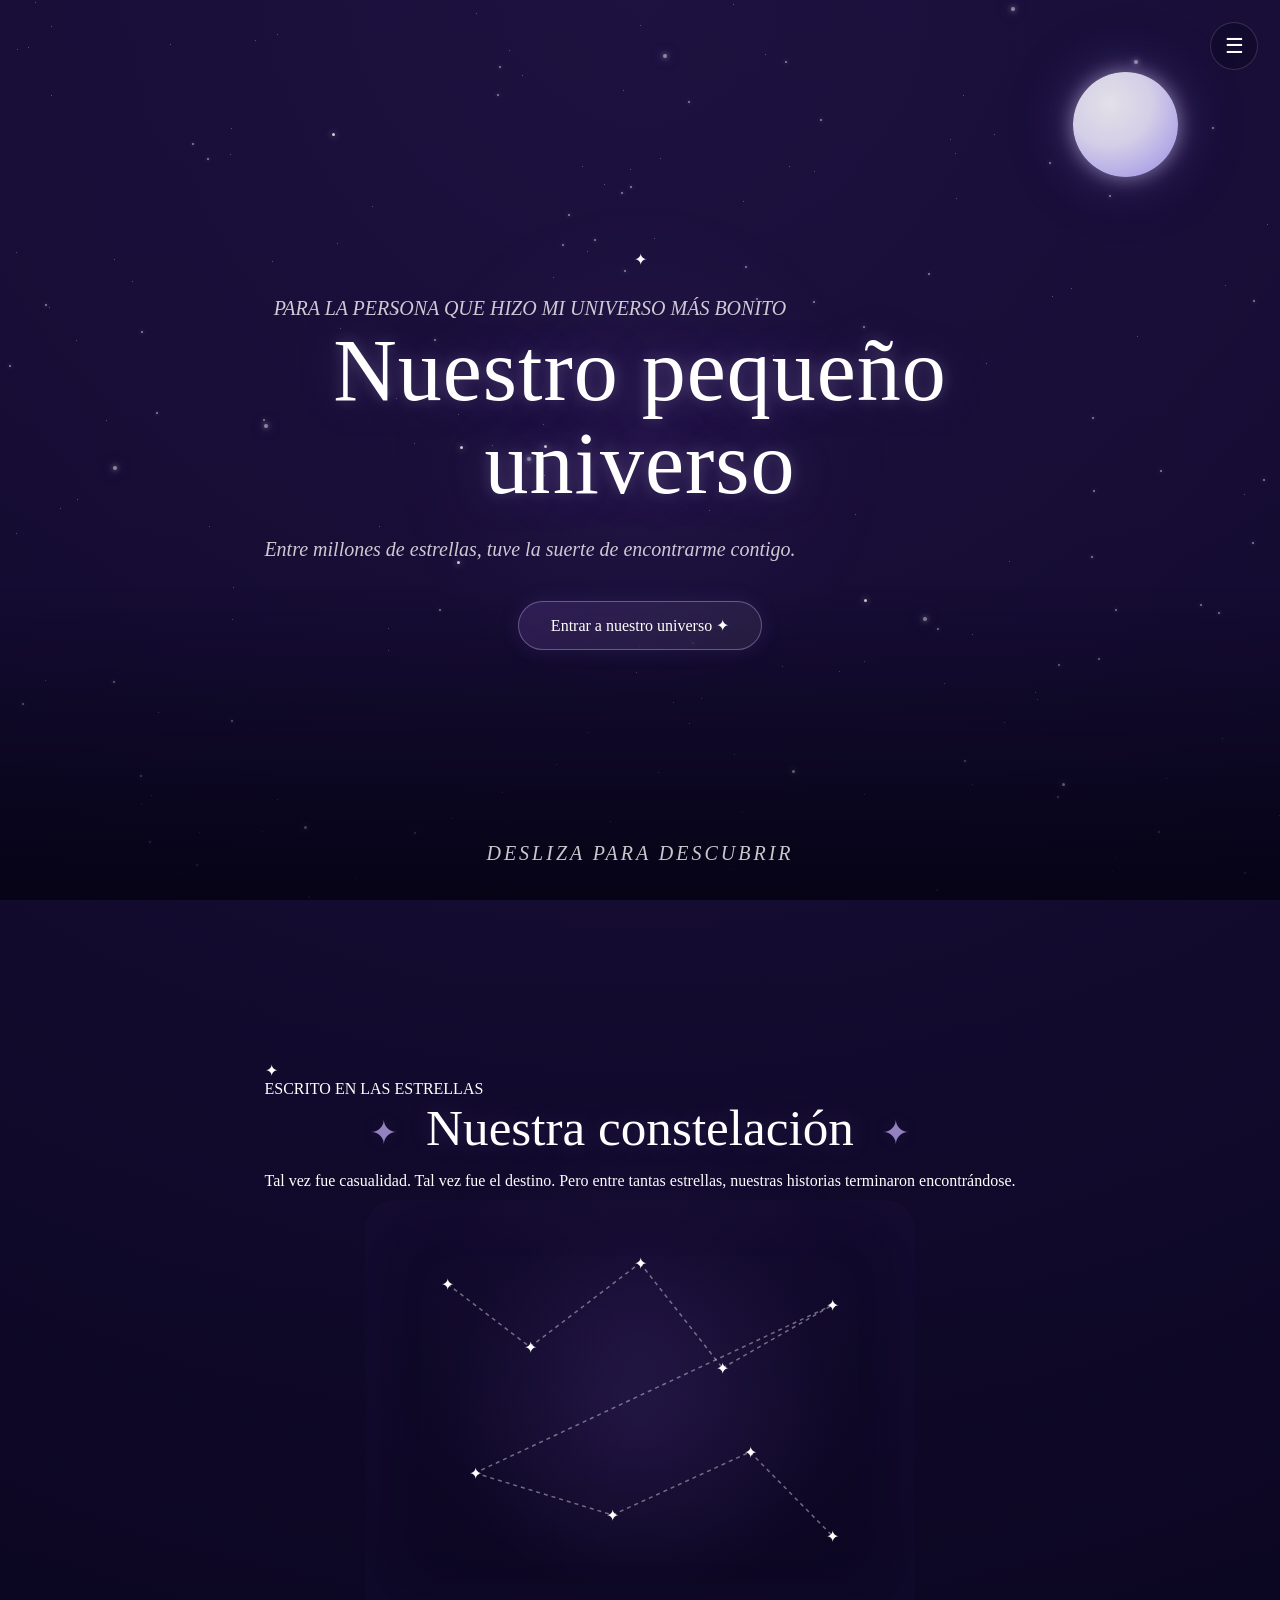
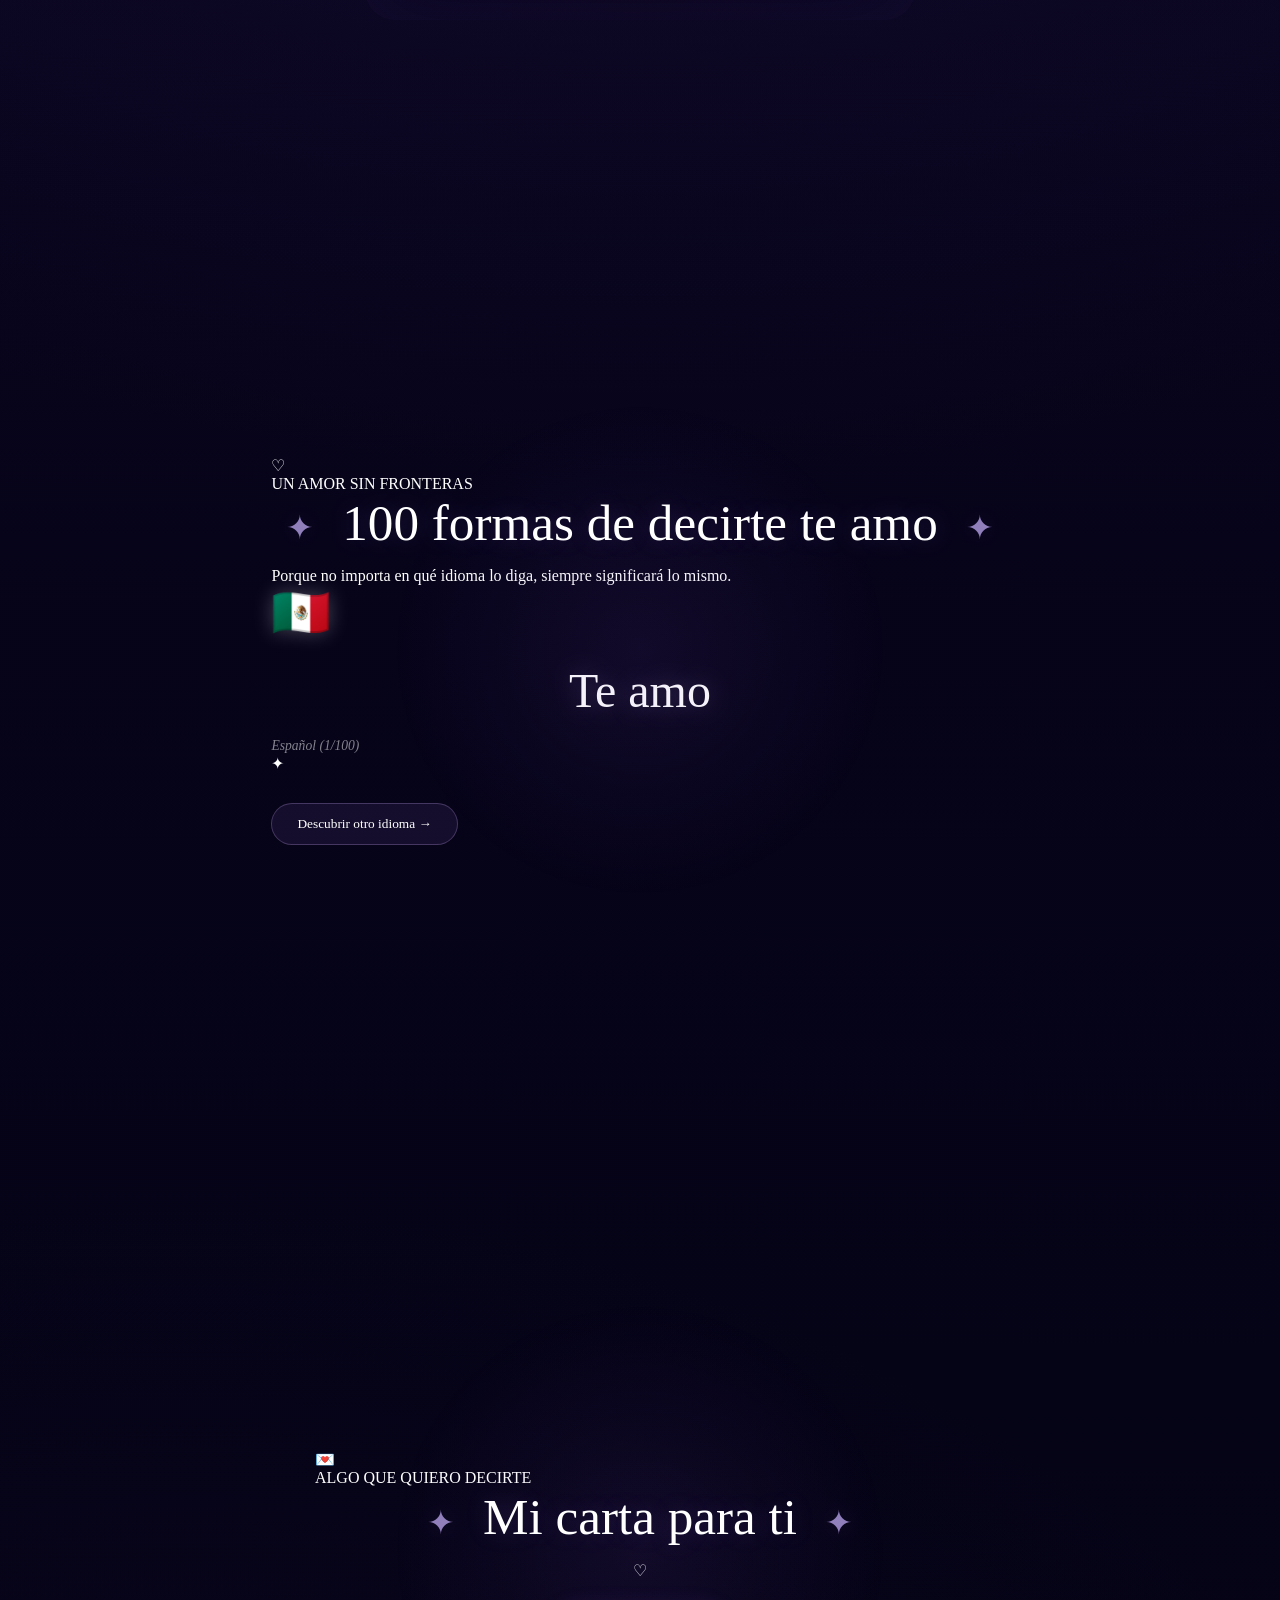
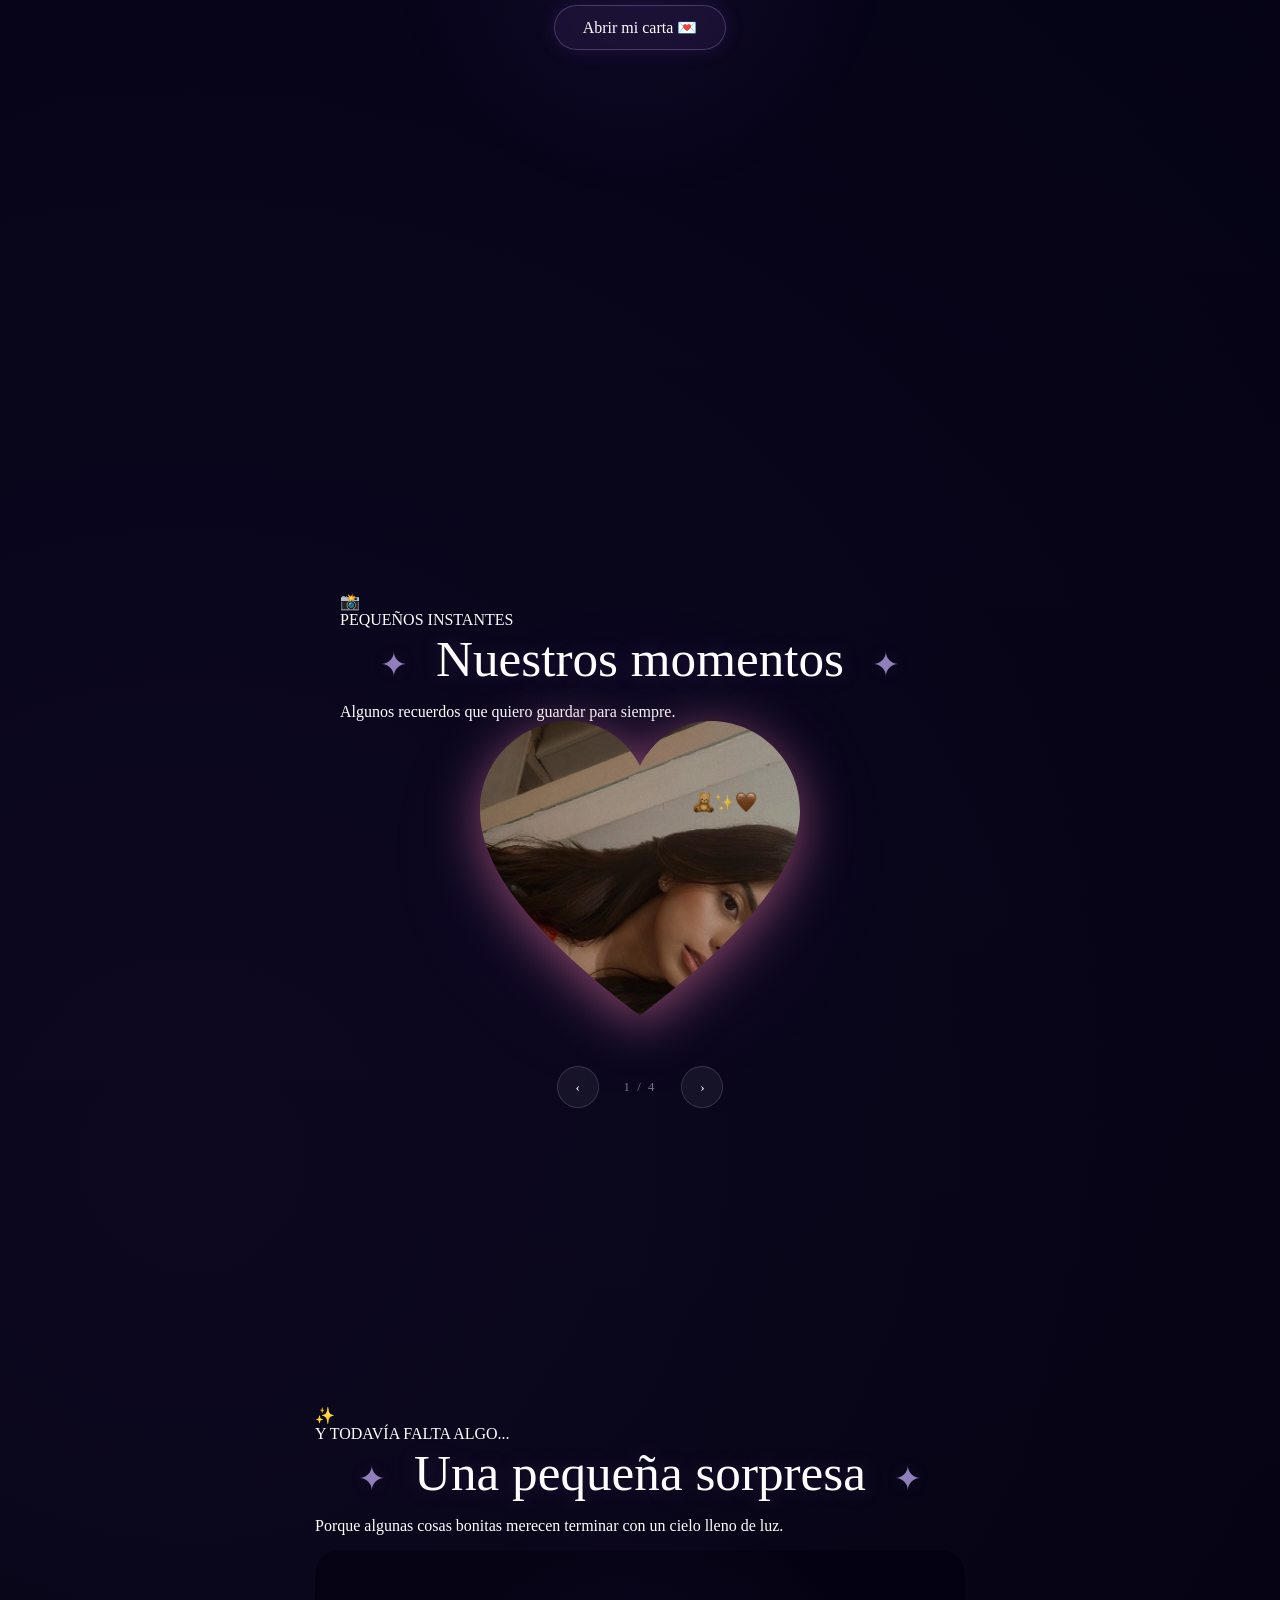
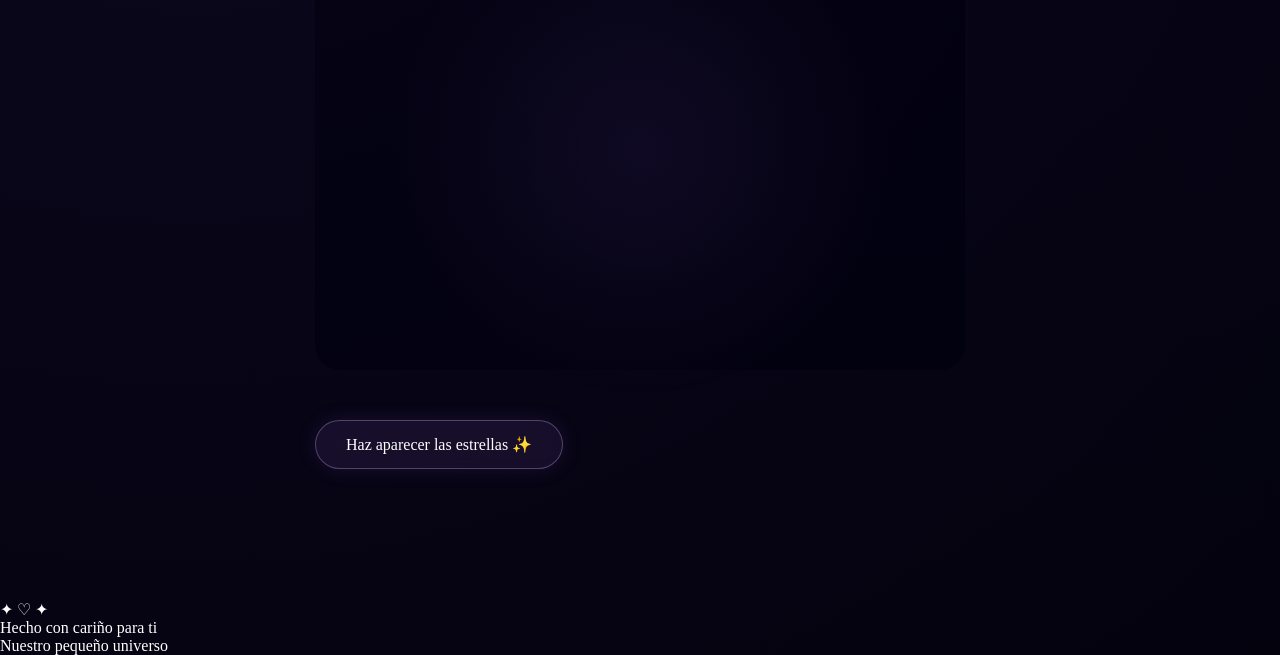
==== index.html @ 1fd3406e "para mi chaparrita" ====
<!DOCTYPE html>
<html lang="es">
<head>
    <meta charset="UTF-8">

    <meta name="viewport"
          content="width=device-width, initial-scale=1.0">

    <meta name="theme-color" content="#050316">

    <title>Nuestro pequeño universo ✨</title>

    <!-- Fuente -->
    <link rel="preconnect" href="https://fonts.googleapis.com">
    <link rel="preconnect" href="https://fonts.gstatic.com" crossorigin>

    <link href="https://fonts.googleapis.com/css2?family=Cormorant+Garamond:wght@400;500;600;700&family=Montserrat:wght@300;400;500;600&display=swap"
          rel="stylesheet">

    <!-- Estilos principales -->
    <link rel="stylesheet" href="css/style.css">
    <link rel="stylesheet" href="css/starts.css">
    <link rel="stylesheet" href="css/animations.css">
    <link rel="stylesheet" href="css/responsive.css">
</head>

<body>

    <!-- =====================================================
         FONDO
    ====================================================== -->

    <div id="stars-container"></div>

    <div class="background-glow glow-one"></div>
    <div class="background-glow glow-two"></div>
    <div class="background-glow glow-three"></div>

    <div class="moon"></div>


    <!-- =====================================================
         MENÚ
    ====================================================== -->

    <button id="menu-button"
            class="menu-open-button"
            aria-label="Abrir menú">

        ☰

    </button>


    <nav id="menu">

        <div class="menu-content">

            <button id="menu-close"
                    class="menu-close"
                    aria-label="Cerrar menú">

                ✕

            </button>


            <div class="menu-header">

                <span class="menu-stars">✦</span>

                <h2>Nuestro universo</h2>

                <p>
                    Elige dónde quieres viajar
                </p>

                <span class="menu-stars">✦</span>

            </div>


            <div class="menu-buttons">

                <button class="menu-item"
                        data-section="home">

                    <span class="menu-icon">🌙</span>

                    <div class="menu-text">

                        <strong>Inicio</strong>

                        <small>
                            Nuestro pequeño universo
                        </small>

                    </div>

                    <span class="menu-arrow">›</span>

                </button>


                <button class="menu-item"
                        data-section="constellation">

                    <span class="menu-icon">✨</span>

                    <div class="menu-text">

                        <strong>
                            Nuestra constelación
                        </strong>

                        <small>
                            Dos estrellas que se encontraron
                        </small>

                    </div>

                    <span class="menu-arrow">›</span>

                </button>


                <button class="menu-item"
                        data-section="languages">

                    <span class="menu-icon">💌</span>

                    <div class="menu-text">

                        <strong>
                            100 formas de decirte te amo
                        </strong>

                        <small>
                            Un amor que habla todos los idiomas
                        </small>

                    </div>

                    <span class="menu-arrow">›</span>

                </button>


                <button class="menu-item"
                        data-section="letter">

                    <span class="menu-icon">💖</span>

                    <div class="menu-text">

                        <strong>
                            Mi carta para ti
                        </strong>

                        <small>
                            Algo que quiero decirte
                        </small>

                    </div>

                    <span class="menu-arrow">›</span>

                </button>


                <button class="menu-item"
                        data-section="memories">

                    <span class="menu-icon">📸</span>

                    <div class="menu-text">

                        <strong>
                            Nuestros momentos
                        </strong>

                        <small>
                            Pequeños recuerdos de nosotros
                        </small>

                    </div>

                    <span class="menu-arrow">›</span>

                </button>


                <button class="menu-item surprise-menu-item"
                        data-section="surprise">

                    <span class="menu-icon">🎆</span>

                    <div class="menu-text">

                        <strong>
                            Una sorpresa
                        </strong>

                        <small>
                            Hay algo esperando por ti...
                        </small>

                    </div>

                    <span class="menu-arrow">›</span>

                </button>

            </div>


            <div class="menu-footer">

                <span>♡</span>

                <p>
                    Hecho especialmente para ti
                </p>

                <span>♡</span>

            </div>

        </div>

    </nav>



    <!-- =====================================================
         CONTENIDO PRINCIPAL
    ====================================================== -->

    <main>


        <!-- =================================================
             INICIO
        ================================================== -->

        <section id="home"
                 class="section home-section">

            <div class="home-content">

                <div class="small-star">✦</div>

                <p class="eyebrow">
                    PARA LA PERSONA QUE HIZO MI UNIVERSO MÁS BONITO
                </p>


                <h1>
                    Nuestro
                    <span>pequeño universo</span>
                </h1>


                <p class="home-subtitle">

                    Entre millones de estrellas,
                    tuve la suerte de encontrarme contigo.

                </p>


                <button id="start-button"
                        class="main-button">

                    <span>Entrar a nuestro universo</span>

                    <span class="button-star">✦</span>

                </button>


                <div class="scroll-indicator">

                    <span></span>

                    <p>
                        Desliza para descubrir
                    </p>

                </div>

            </div>

        </section>



        <!-- =================================================
             CONSTELACIÓN
        ================================================== -->

        <section id="constellation"
                 class="section constellation-section">

            <div class="section-inner">

                <div class="section-heading">

                    <span class="section-decoration">
                        ✦
                    </span>

                    <p class="section-eyebrow">
                        ESCRITO EN LAS ESTRELLAS
                    </p>

                    <h2 class="section-title">
                        Nuestra constelación
                    </h2>

                    <p class="section-description">

                        Tal vez fue casualidad.
                        Tal vez fue el destino.

                        Pero entre tantas estrellas,
                        nuestras historias terminaron encontrándose.

                    </p>

                </div>


                <div id="constellation-area"
                     class="constellation-area">

                    <!-- Las estrellas se crean con JavaScript -->

                </div>


                <div id="constellation-message"
                     class="constellation-message">

                    <!-- Mensaje generado por JS -->

                </div>

            </div>

        </section>



        <!-- =================================================
             100 IDIOMAS
        ================================================== -->

        <section id="languages"
                 class="section languages-section">

            <div class="section-inner">

                <div class="section-heading">

                    <span class="section-decoration">
                        ♡
                    </span>

                    <p class="section-eyebrow">
                        UN AMOR SIN FRONTERAS
                    </p>

                    <h2 class="section-title">
                        100 formas de decirte
                        <span>te amo</span>
                    </h2>

                    <p class="section-description">

                        Porque no importa en qué idioma lo diga,
                        siempre significará lo mismo.

                    </p>

                </div>


                <div class="language-card">

                    <div class="language-card-glow"></div>


                    <div id="language-flag"
                         class="language-flag">

                        🌎

                    </div>


                    <div id="language-text"
                         class="language-text">

                        Te amo

                    </div>


                    <div id="language-name"
                         class="language-name">

                        Español

                    </div>


                    <div class="language-decoration">
                        ✦
                    </div>


                    <button id="discover-language"
                            class="secondary-button">

                        <span>
                            Descubrir otro idioma
                        </span>

                        <span>→</span>

                    </button>

                </div>

            </div>

        </section>



        <!-- =================================================
             CARTA
        ================================================== -->

        <section id="letter"
                 class="section letter-section">

            <div class="section-inner">

                <div class="section-heading">

                    <span class="section-decoration">
                        💌
                    </span>

                    <p class="section-eyebrow">
                        ALGO QUE QUIERO DECIRTE
                    </p>

                    <h2 class="section-title">
                        Mi carta para ti
                    </h2>

                </div>


                <div class="letter-wrapper">

                    <div class="envelope">

                        <div class="envelope-top"></div>

                        <div class="envelope-heart">
                            ♡
                        </div>

                    </div>


                    <button id="open-letter"
                            class="main-button">

                        Abrir mi carta 💌

                    </button>


                    <div id="letter-content"
                         class="letter-content">

                        <div class="letter-paper">

                            <div class="letter-paper-decoration">
                                ✦
                            </div>


                            <p class="letter-greeting">
                                Para ti, mi persona favorita:
                            </p>


                            <div class="letter-text">

                                <p>
                                    Hay cosas que son difíciles de explicar
                                    con palabras, pero aun así quiero intentar
                                    decirte todo lo que significas para mí.
                                </p>

                                <p>
                                    Me encanta tu forma de ser, tu manera de
                                    pensar, tu sonrisa, tus ojos y esa forma
                                    tan tuya de hacer que cualquier momento
                                    pueda sentirse especial.
                                </p>

                                <p>
                                    Me gusta tenerte en mi vida y descubrir
                                    cada día un poquito más de ti.
                                </p>

                                <p>
                                    Si pudiera pedirle algo al universo,
                                    probablemente pediría que me permitiera
                                    seguir compartiendo muchos momentos
                                    contigo.
                                </p>

                                <p>
                                    Gracias por existir y por dejarme formar
                                    parte de tu historia.
                                </p>

                            </div>


                            <p class="letter-ending">
                                Con todo mi cariño,
                            </p>

                            <p class="letter-signature">
                                Yo ♡
                            </p>


                            <div class="letter-paper-decoration bottom">
                                ✦
                            </div>

                        </div>

                    </div>

                </div>

            </div>

        </section>



        <!-- =================================================
             RECUERDOS
        ================================================== -->

        <section id="memories"
                 class="section memories-section">

            <div class="section-inner">

                <div class="section-heading">

                    <span class="section-decoration">
                        📸
                    </span>

                    <p class="section-eyebrow">
                        PEQUEÑOS INSTANTES
                    </p>

                    <h2 class="section-title">
                        Nuestros momentos
                    </h2>

                    <p class="section-description">

                        Algunos recuerdos que quiero guardar
                        para siempre.

                    </p>

                </div>


                <div class="memory-viewer">

                    <div class="photo-frame">

                        <div class="photo-glow"></div>

                        <img id="memory-image"
                             src="assets/images/music/fonts/foto1.jpeg"
                             alt="Un recuerdo de nosotros">

                    </div>


                    <div class="memory-controls">

                        <button id="memory-prev"
                                class="memory-button"
                                aria-label="Foto anterior">

                            ‹

                        </button>


                        <div id="memory-counter"
                             class="memory-counter">

                            1 / 4

                        </div>


                        <button id="memory-next"
                                class="memory-button"
                                aria-label="Foto siguiente">

                            ›

                        </button>

                    </div>

                </div>

            </div>

        </section>



        <!-- =================================================
             SORPRESA
        ================================================== -->

        <section id="surprise"
                 class="section surprise-section">

            <div class="section-inner">

                <div class="section-heading">

                    <span class="section-decoration">
                        ✨
                    </span>

                    <p class="section-eyebrow">
                        Y TODAVÍA FALTA ALGO...
                    </p>

                    <h2 class="section-title">
                        Una pequeña sorpresa
                    </h2>

                    <p class="section-description">

                        Porque algunas cosas bonitas
                        merecen terminar con un cielo lleno de luz.

                    </p>

                </div>


                <div class="fireworks-container">

                    <canvas id="fireworks-canvas"></canvas>

                    <div class="fireworks-content">

                        <button id="fireworks-button"
                                class="main-button fireworks-button">

                            <span>
                                Haz aparecer las estrellas
                            </span>

                            <span>
                                ✨
                            </span>

                        </button>


                        <p id="surprise-message"
                           class="surprise-message">

                        </p>

                    </div>

                </div>

            </div>

        </section>


    </main>



    <!-- =====================================================
         PIE
    ====================================================== -->

    <footer class="site-footer">

        <div class="footer-stars">
            ✦ ♡ ✦
        </div>

        <p>
            Hecho con cariño para ti
        </p>

        <span>
            Nuestro pequeño universo
        </span>

    </footer>

    <!-- Máscara con forma de corazón para imágenes -->
    <svg width="0" height="0" style="position: absolute;">
        <defs>
            <clipPath id="heart-clip" clipPathUnits="objectBoundingBox">
                <path d="M 0.5, 0.92 C 0.1, 0.62 0, 0.42 0, 0.28 C 0, 0.12 0.13, 0 0.28, 0 C 0.38, 0 0.46, 0.06 0.5, 0.14 C 0.54, 0.06 0.62, 0 0.72, 0 C 0.87, 0 1, 0.12 1, 0.28 C 1, 0.42 0.9, 0.62 0.5, 0.92 Z" />
            </clipPath>
        </defs>
    </svg>

    <!-- =====================================================
         JAVASCRIPT
    ====================================================== -->

    <script src="js/main.js"></script>
    <script src="js/menu.js"></script>
    <script src="js/starts.js"></script>
    <script src="js/constellacion.js"></script>
    <script src="js/fireworks.js"></script>
    <script src="js/lenguajes.js"></script>
    <script src="js/letter.js"></script>
    <script src="js/memories.js"></script>

</body>
</html>
---- css/style.css ----
/* =========================================================
   NUESTRO PEQUEÑO UNIVERSO
   ESTILO GENERAL
========================================================= */


/* =========================================================
   VARIABLES
========================================================= */

:root {

    --night-1: #050316;
    --night-2: #0b0624;
    --night-3: #130b32;

    --purple: #9d7bea;
    --purple-light: #cbb4ff;

    --white: #ffffff;
    --white-soft: rgba(255, 255, 255, 0.78);
    --white-muted: rgba(255, 255, 255, 0.5);

    --gold: #f5dfaa;

    --shadow-purple:
        rgba(145, 100, 220, 0.35);

    --glass:
        rgba(255, 255, 255, 0.055);

    --glass-border:
        rgba(255, 255, 255, 0.12);
}


/* =========================================================
   RESET
========================================================= */

* {
    margin: 0;
    padding: 0;
    box-sizing: border-box;
}


html {
    scroll-behavior: smooth;
}


body {

    min-height: 100vh;

    overflow-x: hidden;

    color: var(--white);

    background:

        radial-gradient(
            circle at 50% 0%,
            rgba(86, 52, 150, 0.25),
            transparent 38%
        ),

        radial-gradient(
            circle at 15% 80%,
            rgba(65, 38, 120, 0.15),
            transparent 35%
        ),

        linear-gradient(
            180deg,
            var(--night-2),
            var(--night-1) 55%,
            #03020d
        );

    font-family:
        Georgia,
        "Times New Roman",
        serif;
}


/* =========================================================
   SELECCIÓN
========================================================= */

::selection {

    background:
        rgba(170, 125, 240, 0.4);

    color: white;
}


/* =========================================================
   ESTRELLAS
========================================================= */

#stars-container {

    position: fixed;

    inset: 0;

    z-index: -5;

    pointer-events: none;

    overflow: hidden;
}


/* =========================================================
   LUNA
========================================================= */

.moon {

    position: fixed;

    top: 8%;

    right: 8%;

    width: 105px;
    height: 105px;

    border-radius: 50%;

    background:

        radial-gradient(
            circle at 35% 30%,
            #ffffff,
            #eeeaff 42%,
            #c8bfff 75%,
            #a89ae0
        );

    box-shadow:

        0 0 20px rgba(230, 220, 255, 0.6),

        0 0 60px rgba(170, 140, 255, 0.25),

        0 0 120px rgba(140, 100, 220, 0.12);

    opacity: 0.88;

    z-index: -3;

    animation:
        moonFloat
        7s
        ease-in-out
        infinite;
}


@keyframes moonFloat {

    0%,
    100% {

        transform:
            translateY(0);

    }

    50% {

        transform:
            translateY(-8px);

    }
}


/* =========================================================
   SECCIONES
========================================================= */

.section {

    position: relative;

    min-height: 100vh;

    width: 100%;

    display: flex;

    flex-direction: column;

    align-items: center;

    justify-content: center;

    padding:
        90px
        25px;

    overflow: hidden;
}


/* =========================================================
   EFECTO DE LUZ DE SECCIÓN
========================================================= */

.section::before {

    content: "";

    position: absolute;

    width: 500px;
    height: 500px;

    border-radius: 50%;

    background:
        radial-gradient(
            circle,
            rgba(120, 75, 190, 0.10),
            transparent 70%
        );

    pointer-events: none;
}


/* =========================================================
   HOME
========================================================= */

#home {

    min-height: 100svh;

    text-align: center;

    justify-content: center;
}


#home::after {

    content: "";

    position: absolute;

    bottom: 0;

    left: 50%;

    width: 100%;

    height: 35%;

    transform:
        translateX(-50%);

    background:

        linear-gradient(
            to top,
            rgba(5, 3, 20, 0.9),
            transparent
        );

    pointer-events: none;
}


/* =========================================================
   TÍTULOS
========================================================= */

#home h1 {

    position: relative;

    z-index: 2;

    max-width: 800px;

    font-size:
        clamp(
            2.8rem,
            8vw,
            5.5rem
        );

    font-weight: normal;

    line-height: 1.05;

    letter-spacing: 1px;

    color: white;

    text-shadow:

        0 0 15px
        rgba(255,255,255,0.2),

        0 0 45px
        rgba(150,110,240,0.25);
}


#home h1::first-line {
    color: #fff;
}


#home p {

    position: relative;

    z-index: 2;

    margin-top: 22px;

    max-width: 580px;

    font-size:
        clamp(
            1rem,
            2.5vw,
            1.25rem
        );

    line-height: 1.7;

    color:
        var(--white-soft);

    font-style: italic;
}


/* =========================================================
   BOTONES PRINCIPALES
========================================================= */

button {

    font-family: inherit;
}


.main-button {

    position: relative;

    z-index: 5;

    margin-top: 35px;

    padding:
        14px 32px;

    border-radius: 50px;

    border:
        1px solid
        rgba(220, 195, 255, 0.35);

    background:

        linear-gradient(
            120deg,
            rgba(130, 85, 190, 0.22),
            rgba(255,255,255,0.07)
        );

    color: white;

    font-size: 1rem;

    cursor: pointer;

    backdrop-filter: blur(8px);

    box-shadow:

        0 0 20px
        rgba(130,90,200,0.15);

    transition:
        all 0.35s ease;
}


.main-button:hover {

    transform:
        translateY(-3px);

    border-color:
        rgba(220,195,255,0.65);

    box-shadow:

        0 0 30px
        rgba(160,110,240,0.3);

    background:

        rgba(150,100,210,0.18);
}


.main-button:active {

    transform:
        scale(0.96);
}


/* =========================================================
   INDICADOR DE SCROLL
========================================================= */

.scroll-indicator {

    position: absolute;

    bottom: 30px;

    left: 50%;

    transform:
        translateX(-50%);

    z-index: 3;

    color:
        rgba(255,255,255,0.35);

    font-size: 0.7rem;

    letter-spacing: 3px;

    text-transform: uppercase;

    animation:
        scrollFloat
        2.5s
        ease-in-out
        infinite;
}


@keyframes scrollFloat {

    0%,
    100% {

        transform:
            translateX(-50%)
            translateY(0);

    }

    50% {

        transform:
            translateX(-50%)
            translateY(7px);

    }
}


/* =========================================================
   TÍTULOS DE SECCIÓN
========================================================= */

.section-title {

    position: relative;

    text-align: center;

    margin-bottom: 15px;

    font-size:
        clamp(
            2rem,
            6vw,
            3.2rem
        );

    font-weight: normal;

    color: white;

    text-shadow:
        0 0 25px
        rgba(180,140,255,0.2);
}


.section-subtitle {

    max-width: 600px;

    margin:
        0 auto 35px;

    text-align: center;

    color:
        var(--white-muted);

    font-size: 0.95rem;

    line-height: 1.7;

    font-style: italic;
}


/* =========================================================
   DECORACIÓN DE TÍTULOS
========================================================= */

.section-title::before,
.section-title::after {

    content: "✦";

    display: inline-block;

    margin:
        0 15px;

    color:
        var(--purple-light);

    font-size: 0.65em;

    vertical-align: middle;

    opacity: 0.7;
}


/* =========================================================
   CONSTELACIÓN
========================================================= */

#constellation-area {

    position: relative;

    width:
        min(550px, 95vw);

    height: 420px;

    margin:
        10px auto 20px;

    overflow: hidden;
}


/* estrellas */

.constellation-star {

    position: absolute;

    width: 8px;
    height: 8px;

    border-radius: 50%;

    background: white;

    transform:
        translate(-50%, -50%);

    z-index: 3;

    box-shadow:

        0 0 6px white,

        0 0 14px
        rgba(210,180,255,0.95),

        0 0 30px
        rgba(160,110,240,0.5);

    animation:
        constellationPulse
        3s
        ease-in-out
        infinite;
}


@keyframes constellationPulse {

    0%,
    100% {

        opacity: 0.65;

        transform:
            translate(-50%, -50%)
            scale(0.8);

    }

    50% {

        opacity: 1;

        transform:
            translate(-50%, -50%)
            scale(1.4);

    }
}


/* líneas */

.constellation-line {

    position: absolute;

    height: 1px;

    transform-origin:
        left center;

    background:

        linear-gradient(
            90deg,
            transparent,
            rgba(210,185,255,0.55),
            transparent
        );

    opacity: 0.45;

    z-index: 1;
}


#constellation-message {

    max-width: 560px;

    margin:
        10px auto;

    text-align: center;

    font-size: 1.05rem;

    line-height: 1.8;

    color:
        rgba(255,255,255,0.72);

    font-style: italic;
}


/* =========================================================
   IDIOMAS
========================================================= */

.language-container {

    width:
        min(500px, 92vw);

    text-align: center;

    padding:
        45px 25px;

    border-radius: 30px;

    background:
        rgba(255,255,255,0.035);

    border:
        1px solid
        rgba(255,255,255,0.08);

    box-shadow:
        0 0 50px
        rgba(100,60,160,0.08);

    backdrop-filter:
        blur(8px);
}


#language-flag {

    display: block;

    margin-bottom: 15px;

    font-size: 3rem;

    filter:
        drop-shadow(
            0 0 10px
            rgba(255,255,255,0.25)
        );
}


#language-text {

    min-height: 70px;

    display: flex;

    align-items: center;

    justify-content: center;

    font-size:
        clamp(
            1.8rem,
            7vw,
            3rem
        );

    color: white;

    text-shadow:
        0 0 25px
        rgba(210,180,255,0.3);
}


#language-name {

    margin-top: 12px;

    color:
        rgba(255,255,255,0.5);

    font-size: 0.85rem;

    font-style: italic;
}


#discover-language {

    margin-top: 30px;

    padding:
        12px 25px;

    border:
        1px solid
        rgba(210,180,255,0.25);

    border-radius: 30px;

    background:
        rgba(130,90,190,0.12);

    color: white;

    cursor: pointer;

    transition:
        all 0.3s ease;
}


#discover-language:hover {

    background:
        rgba(150,100,220,0.2);

    box-shadow:
        0 0 25px
        rgba(150,100,220,0.2);

    transform:
        translateY(-2px);
}


/* =========================================================
   CARTA
========================================================= */

.letter-wrapper {

    width:
        min(650px, 94vw);

    text-align: center;
}


.letter {

    position: relative;

    width:
        min(560px, 94vw);

    min-height: 300px;

    margin:
        25px auto;

    padding:
        45px 35px;

    border-radius: 5px;

    background:

        linear-gradient(
            145deg,
            rgba(244,235,217,0.97),
            rgba(221,207,184,0.95)
        );

    color:
        #382c25;

    box-shadow:

        0 25px 60px
        rgba(0,0,0,0.3),

        0 0 40px
        rgba(200,170,120,0.1);

    transform:
        rotate(-0.4deg);
}


.letter::before {

    content: "";

    position: absolute;

    inset: 10px;

    border:
        1px solid
        rgba(100,70,40,0.15);

    pointer-events: none;
}


.letter h3 {

    margin-bottom: 20px;

    font-family:
        Georgia,
        serif;

    font-size: 1.5rem;

    font-weight: normal;
}


#letter-content {

    max-height: 0;

    overflow: hidden;

    opacity: 0;

    transform:
        translateY(-10px);

    transition:

        max-height 1s ease,

        opacity 0.7s ease,

        transform 0.7s ease;

    line-height: 1.8;

    font-size: 0.98rem;

}


#letter-content.show {

    max-height: 1500px;

    opacity: 1;

    transform:
        translateY(0);
}


#open-letter {

    position: relative;

    z-index: 2;

    margin-top: 25px;

    padding:
        12px 28px;

    border-radius: 30px;

    border:
        1px solid
        rgba(210,180,255,0.25);

    background:
        rgba(120,80,180,0.12);

    color: white;

    cursor: pointer;

    transition:
        all 0.3s ease;
}


#open-letter:hover {

    background:
        rgba(140,95,200,0.22);

    transform:
        translateY(-2px);
}

/* =========================================================
   MEMORIAS (CORAZÓN PALPITANDO - CORREGIDO)
========================================================= */

.memories-container,
.memory-viewer {
    width: min(600px, 94vw);
    display: flex;
    flex-direction: column;
    align-items: center;
}

/* Soporta tanto "memory-photo-wrapper" como "photo-frame" */
.memory-photo-wrapper,
.photo-frame {
    position: relative;
    width: min(320px, 80vw);
    padding: 0;
    background: transparent;
    border: none;
    display: block;

    /* Sombra con resplandor en forma de corazón */
    filter: drop-shadow(0 10px 25px rgba(255, 130, 170, 0.5));

    /* Aplicar la animación al contenedor */
    animation: latido-corazon 1.6s infinite ease-in-out;
    -webkit-animation: latido-corazon 1.6s infinite ease-in-out;
    will-change: transform;
}

#memory-image {
    display: block;
    width: 100%;
    aspect-ratio: 1 / 1;
    object-fit: cover;

    /* Recorte de corazón */
    clip-path: url(#heart-clip);
    -webkit-clip-path: url(#heart-clip);

    transition: opacity 0.4s ease;
}

.memory-controls {
    display: flex;
    align-items: center;
    justify-content: center;
    gap: 25px;
    margin-top: 25px;
}

.memory-controls button {
    width: 42px;
    height: 42px;
    border-radius: 50%;
    border: 1px solid rgba(255, 255, 255, 0.15);
    background: rgba(255, 255, 255, 0.05);
    color: white;
    cursor: pointer;
    transition: all 0.3s ease;
}

.memory-controls button:hover {
    background: rgba(150, 100, 210, 0.2);
    transform: scale(1.08);
}

#memory-counter {
    color: rgba(255, 255, 255, 0.45);
    font-size: 0.8rem;
    letter-spacing: 2px;
}

/* =========================================================
   ANIMACIÓN DE PALPITAR (LATIDO POTENTE Y COMPATIBLE)
========================================================= */
@keyframes latido-corazon {
    0%, 100% {
        transform: scale(1);
    }
    14% {
        transform: scale(1.08); /* Primer pulso */
    }
    28% {
        transform: scale(1);
    }
    42% {
        transform: scale(1.12); /* Segundo pulso más fuerte */
    }
    70% {
        transform: scale(1); /* Reposo */
    }
}

@-webkit-keyframes latido-corazon {
    0%, 100% {
        -webkit-transform: scale(1);
    }
    14% {
        -webkit-transform: scale(1.08);
    }
    28% {
        -webkit-transform: scale(1);
    }
    42% {
        -webkit-transform: scale(1.12);
    }
    70% {
        -webkit-transform: scale(1);
    }
}

/* =========================================================
   SORPRESA
========================================================= */

#surprise {

    position: relative;

    overflow: hidden;
}


#fireworks-canvas {

    display: block;

    width:
        min(650px, 94vw);

    height: 420px;

    margin:
        15px auto;

    border-radius: 25px;

    background:
        rgba(0,0,0,0.12);
}


#fireworks-button {

    position: relative;

    z-index: 5;

    padding:
        14px 30px;

    border-radius: 40px;

    border:
        1px solid
        rgba(220,190,255,0.3);

    background:
        rgba(130,85,190,0.13);

    color: white;

    font-family: Georgia, serif;

    cursor: pointer;

    transition:
        all 0.35s ease;
}


#fireworks-button:hover {

    transform:
        translateY(-3px);

    background:
        rgba(150,100,220,0.2);

    box-shadow:
        0 0 30px
        rgba(160,110,240,0.25);
}


#surprise-message {

    max-width: 600px;

    margin:
        25px auto;

    text-align: center;

    color:
        rgba(255,255,255,0.82);

    font-size: 1.15rem;

    line-height: 1.8;

    font-style: italic;

    opacity: 0;

    transform:
        translateY(15px);

    transition:
        all 0.8s ease;
}


#surprise-message.show {

    opacity: 1;

    transform:
        translateY(0);
}


/* =========================================================
   MENÚ
========================================================= */


/* botón */

.menu-open-button {

    position: fixed;

    top: 22px;
    right: 22px;

    z-index: 900;

    width: 48px;
    height: 48px;

    border-radius: 50%;

    border:
        1px solid
        rgba(255,255,255,0.15);

    background:
        rgba(10,6,30,0.35);

    backdrop-filter:
        blur(10px);

    color: white;

    font-size: 21px;

    cursor: pointer;

    display: flex;

    align-items: center;

    justify-content: center;

    transition:
        all 0.35s ease;
}


.menu-open-button:hover {

    background:
        rgba(120,80,180,0.22);

    box-shadow:
        0 0 25px
        rgba(170,120,240,0.25);

    transform:
        scale(1.08);
}


/* fondo */

#menu {

    position: fixed;

    inset: 0;

    z-index: 1000;

    display: none;

    align-items: center;

    justify-content: center;

    padding: 20px;

    background:
        rgba(3,2,16,0.72);

    backdrop-filter:
        blur(10px);
}


#menu.active {

    display: flex;

    animation:
        menuBackground
        0.45s ease;
}


@keyframes menuBackground {

    from {
        opacity: 0;
    }

    to {
        opacity: 1;
    }
}


/* caja */

.menu-content {

    position: relative;

    width:
        min(390px, 90vw);

    padding:
        35px 25px 25px;

    border-radius: 30px;

    background:

        linear-gradient(
            180deg,
            rgba(24,14,52,0.75),
            rgba(7,4,24,0.6)
        );

    border:
        1px solid
        rgba(220,190,255,0.12);

    backdrop-filter:
        blur(18px);

    box-shadow:
        0 30px 80px
        rgba(0,0,0,0.45),

        0 0 60px
        rgba(120,80,190,0.12);

    text-align: center;

    animation:
        menuAppear
        0.6s
        cubic-bezier(.2,.8,.2,1);
}


@keyframes menuAppear {

    from {

        opacity: 0;

        transform:
            scale(0.9)
            translateY(20px);

    }

    to {

        opacity: 1;

        transform:
            scale(1)
            translateY(0);

    }
}


/* cerrar */

.menu-close {

    position: absolute;

    top: 14px;
    right: 17px;

    border: none;

    background: transparent;

    color:
        rgba(255,255,255,0.5);

    font-size: 19px;

    cursor: pointer;

    transition:
        all 0.3s ease;
}


.menu-close:hover {

    color: white;

    transform:
        rotate(90deg);
}


/* encabezado */

.menu-header {

    margin-bottom: 20px;
}


.menu-header h2 {

    margin:
        7px 0;

    font-size: 1.9rem;

    font-weight: normal;

    color: white;

    text-shadow:
        0 0 20px
        rgba(190,150,255,0.25);
}


.menu-header p {

    color:
        rgba(255,255,255,0.45);

    font-size: 0.8rem;

    font-style: italic;
}


.menu-stars {

    color:
        var(--purple-light);

    opacity: 0.8;

    text-shadow:
        0 0 12px
        rgba(190,150,255,0.8);
}


/* botones */

.menu-buttons {

    display: flex;

    flex-direction: column;

    gap: 2px;
}


.menu-item {

    position: relative;

    width: 100%;

    padding:
        13px 8px;

    display: flex;

    align-items: center;

    justify-content: center;

    gap: 9px;

    border: none;

    background: transparent;

    color:
        rgba(255,255,255,0.68);

    font-family:
        Georgia,
        serif;

    cursor: pointer;

    transition:
        all 0.3s ease;
}


.menu-item::after {

    content: "";

    position: absolute;

    bottom: 3px;

    left: 50%;

    width: 0;

    height: 1px;

    background:
        linear-gradient(
            90deg,
            transparent,
            rgba(220,190,255,0.7),
            transparent
        );

    transform:
        translateX(-50%);

    transition:
        width 0.35s ease;
}


.menu-item:hover {

    color: white;

    transform:
        translateY(-2px);

    text-shadow:
        0 0 15px
        rgba(210,180,255,0.35);
}


.menu-item:hover::after {

    width: 70%;
}


.menu-icon {

    font-size: 0.95rem;

    opacity: 0.75;

    background: none;
}


.menu-text {

    display: flex;

    flex-direction: column;

    align-items: center;
}


.menu-text strong {

    font-weight: normal;

    font-size: 0.95rem;
}


.menu-text small,
.menu-arrow {

    display: none;
}


/* pie */

.menu-footer {

    display: flex;

    justify-content: center;

    align-items: center;

    gap: 9px;

    margin-top: 20px;

    color:
        rgba(255,255,255,0.27);
}


.menu-footer p {

    font-size: 0.68rem;

    font-style: italic;
}


/* =========================================================
   ANIMACIONES GENERALES
========================================================= */

.fade-in {

    animation:
        fadeIn
        1s
        ease
        forwards;
}


@keyframes fadeIn {

    from {

        opacity: 0;

        transform:
            translateY(20px);

    }

    to {

        opacity: 1;

        transform:
            translateY(0);

    }
}


.appear {

    animation:
        appear
        1.2s
        ease
        forwards;
}


@keyframes appear {

    from {

        opacity: 0;

        transform:
            scale(0.9);

    }

    to {

        opacity: 1;

        transform:
            scale(1);

    }
}


.heartbeat {

    animation:
        heartbeat
        2s
        ease-in-out
        infinite;
}


@keyframes heartbeat {

    0%,
    100% {

        transform:
            scale(1);

    }

    50% {

        transform:
            scale(1.06);

    }
}


.float {

    animation:
        floating
        4s
        ease-in-out
        infinite;
}


@keyframes floating {

    0%,
    100% {

        transform:
            translateY(0);

    }

    50% {

        transform:
            translateY(-10px);

    }
}


/* =========================================================
   RESPONSIVE
========================================================= */

@media (max-width: 768px) {

    .section {

        padding:
            75px 20px;

    }


    .moon {

        width: 75px;
        height: 75px;

        top: 7%;
        right: 6%;

    }


    #constellation-area {

        height: 380px;

    }


    #fireworks-canvas {

        height: 350px;

    }

}


@media (max-width: 480px) {

    .section {

        min-height: 100svh;

        padding:
            65px 16px;

    }


    .moon {

        width: 60px;
        height: 60px;

        opacity: 0.7;

    }


    .menu-open-button {

        top: 17px;
        right: 17px;

        width: 44px;
        height: 44px;

        font-size: 19px;

    }


    .menu-content {

        width: 90vw;

        padding:
            32px 18px 22px;

        border-radius: 28px;

    }


    .menu-header h2 {

        font-size: 1.65rem;

    }


    .menu-item {

        padding:
            11px 5px;

    }


    .menu-text strong {

        font-size:
            0.88rem;

    }


    #constellation-area {

        width: 100%;

        height: 350px;

    }


    #fireworks-canvas {

        width: 100%;

        height: 300px;

    }


    .letter {

        padding:
            35px 25px;

    }


    #language-text {

        font-size:
            2rem;

    }

}

/* =========================================================
   CONSTELACIÓN
========================================================= */

.constellation-section {
    position: relative;
    overflow: hidden;
}

.constellation-area {
    position: relative;

    width: min(900px, 90%);
    height: 500px;

    margin: 50px auto 35px;

    border-radius: 30px;

    background:
        radial-gradient(
            circle at center,
            rgba(91, 62, 145, 0.16),
            rgba(5, 3, 22, 0.05) 55%,
            transparent 75%
        );

    box-shadow:
        inset 0 0 80px rgba(157, 123, 234, 0.05);

    overflow: hidden;
}


/* Estrellas de la constelación */

.constellation-star {
    position: absolute;

    width: 12px;
    height: 12px;

    transform:
        translate(-50%, -50%);

    border-radius: 50%;

    background: #ffffff;

    z-index: 3;

    cursor: pointer;

    box-shadow:
        0 0 5px #ffffff,
        0 0 12px rgba(203, 180, 255, 0.95),
        0 0 25px rgba(157, 123, 234, 0.75);

    animation:
        constellationPulse 3s ease-in-out infinite;
}


.constellation-star::before {
    content: "";

    position: absolute;

    left: 50%;
    top: 50%;

    width: 32px;
    height: 32px;

    transform:
        translate(-50%, -50%);

    background:
        radial-gradient(
            circle,
            rgba(255,255,255,0.35),
            transparent 70%
        );

    border-radius: 50%;
}


.constellation-star:hover {
    transform:
        translate(-50%, -50%)
        scale(1.5);

    box-shadow:
        0 0 8px #ffffff,
        0 0 20px rgba(203, 180, 255, 1),
        0 0 40px rgba(157, 123, 234, 0.9);
}


.constellation-star.selected {
    transform:
        translate(-50%, -50%)
        scale(1.7);

    box-shadow:
        0 0 10px #ffffff,
        0 0 25px #cbb4ff,
        0 0 50px #9d7bea;
}


/* Líneas entre estrellas */

.constellation-line {
    position: absolute;

    height: 1px;

    transform-origin:
        0 50%;

    z-index: 1;

    pointer-events: none;

    background:
        linear-gradient(
            90deg,
            rgba(203, 180, 255, 0.75),
            rgba(157, 123, 234, 0.25)
        );

    box-shadow:
        0 0 5px rgba(157, 123, 234, 0.35);

    opacity: 0.65;
}


/* Mensaje */

.constellation-message {
    position: relative;

    max-width: 700px;

    margin: 30px auto 0;

    padding: 0 20px;

    text-align: center;

    color:
        rgba(255, 255, 255, 0.88);

    font-family:
        "Cormorant Garamond",
        Georgia,
        serif;

    font-size: 24px;

    line-height: 1.6;

    font-style: italic;

    opacity: 0;

    transform:
        translateY(15px);

    transition:
        opacity 1s ease,
        transform 1s ease;
}


.constellation-message.show {
    opacity: 1;

    transform:
        translateY(0);
}


@keyframes constellationPulse {

    0%,
    100% {
        opacity: 0.7;

        box-shadow:
            0 0 5px #ffffff,
            0 0 12px rgba(203, 180, 255, 0.7),
            0 0 22px rgba(157, 123, 234, 0.5);
    }

    50% {
        opacity: 1;

        box-shadow:
            0 0 8px #ffffff,
            0 0 18px rgba(203, 180, 255, 1),
            0 0 35px rgba(157, 123, 234, 0.85);
    }
}


/* Celular */

@media (max-width: 600px) {

    .constellation-area {
        width: 100%;
        height: 330px;

        margin-top: 35px;
    }

    .constellation-star {
        width: 9px;
        height: 9px;
    }

    .constellation-line {
        height: 1px;
    }

    .constellation-message {
        font-size: 19px;
    }
}
---- css/starts.css ----
/* =========================================================
   CIELO ESTRELLADO
========================================================= */

#stars-container {
    position: fixed;
    inset: 0;

    width: 100%;
    height: 100%;

    overflow: hidden;

    pointer-events: none;

    z-index: -5;
}


/* Estrella normal */

.star {
    position: absolute;

    width: 2px;
    height: 2px;

    border-radius: 50%;

    background: #ffffff;

    opacity: 0.5;

    box-shadow:
        0 0 4px rgba(255, 255, 255, 0.8);

    animation:
        starTwinkle var(--duration)
        ease-in-out infinite;
}


/* Estrellas pequeñas */

.star.small {
    width: 1px;
    height: 1px;

    opacity: 0.35;

    box-shadow:
        0 0 3px rgba(255, 255, 255, 0.5);
}


/* Estrellas grandes */

.star.big {
    width: 3px;
    height: 3px;

    opacity: 0.8;

    box-shadow:
        0 0 7px rgba(255, 255, 255, 0.9),
        0 0 15px rgba(190, 160, 255, 0.4);
}


/* Estrella especial */

.star.special {
    width: 4px;
    height: 4px;

    background: #ffffff;

    box-shadow:
        0 0 5px #ffffff,
        0 0 12px rgba(203, 180, 255, 0.9),
        0 0 25px rgba(157, 123, 234, 0.7);

    animation:
        specialStar 3s ease-in-out infinite;
}


/* =========================================================
   ANIMACIONES
========================================================= */

@keyframes starTwinkle {

    0%,
    100% {
        opacity: var(--min-opacity);

        transform:
            scale(1);
    }

    50% {
        opacity: 1;

        transform:
            scale(1.5);
    }
}


@keyframes specialStar {

    0%,
    100% {
        opacity: 0.5;

        transform:
            scale(0.8);
    }

    50% {
        opacity: 1;

        transform:
            scale(1.8);
    }
}
---- css/animations.css ----
/* =========================================================
   ANIMACIONES GENERALES
========================================================= */


/* Aparición suave */

.fade-in {
    animation:
        fadeIn 1s ease forwards;
}


@keyframes fadeIn {

    from {
        opacity: 0;
        transform:
            translateY(20px);
    }

    to {
        opacity: 1;
        transform:
            translateY(0);
    }
}


/* Aparición desde abajo */

.reveal-up {
    animation:
        revealUp 1.2s ease forwards;
}


@keyframes revealUp {

    from {
        opacity: 0;

        transform:
            translateY(40px);
    }

    to {
        opacity: 1;

        transform:
            translateY(0);
    }
}


/* Flotación */

.float {
    animation:
        floating 5s ease-in-out infinite;
}


@keyframes floating {

    0%,
    100% {
        transform:
            translateY(0);
    }

    50% {
        transform:
            translateY(-10px);
    }
}


/* Pulso */

.pulse {
    animation:
        softPulse 3s ease-in-out infinite;
}


@keyframes softPulse {

    0%,
    100% {
        transform:
            scale(1);

        opacity: 0.8;
    }

    50% {
        transform:
            scale(1.05);

        opacity: 1;
    }
}


/* Corazón */

.heart-beat {
    animation:
        heartBeat 2s ease-in-out infinite;
}


@keyframes heartBeat {

    0%,
    100% {
        transform:
            scale(1);
    }

    15% {
        transform:
            scale(1.12);
    }

    30% {
        transform:
            scale(1);
    }

    45% {
        transform:
            scale(1.08);
    }
}


/* Brillo */

.glow {
    animation:
        glowAnimation 3s ease-in-out infinite;
}


@keyframes glowAnimation {

    0%,
    100% {
        filter:
            drop-shadow(
                0 0 5px
                rgba(203, 180, 255, 0.3)
            );
    }

    50% {
        filter:
            drop-shadow(
                0 0 20px
                rgba(203, 180, 255, 0.9)
            );
    }
}


/* Movimiento de entrada del menú */

.menu-content {
    animation:
        menuAppear 0.45s ease forwards;
}


@keyframes menuAppear {

    from {
        opacity: 0;

        transform:
            translateY(20px)
            scale(0.97);
    }

    to {
        opacity: 1;

        transform:
            translateY(0)
            scale(1);
    }
}


/* Entrada de elementos */

.menu-item {
    animation:
        menuItemAppear 0.5s ease both;
}


.menu-item:nth-child(1) {
    animation-delay: 0.05s;
}

.menu-item:nth-child(2) {
    animation-delay: 0.1s;
}

.menu-item:nth-child(3) {
    animation-delay: 0.15s;
}

.menu-item:nth-child(4) {
    animation-delay: 0.2s;
}

.menu-item:nth-child(5) {
    animation-delay: 0.25s;
}

.menu-item:nth-child(6) {
    animation-delay: 0.3s;
}


@keyframes menuItemAppear {

    from {
        opacity: 0;

        transform:
            translateX(-15px);
    }

    to {
        opacity: 1;

        transform:
            translateX(0);
    }
}


/* Aparición de carta */

.letter-content.show {
    animation:
        letterAppear 0.8s ease forwards;
}


@keyframes letterAppear {

    from {
        opacity: 0;

        transform:
            translateY(20px)
            scale(0.97);
    }

    to {
        opacity: 1;

        transform:
            translateY(0)
            scale(1);
    }
}


/* Aparición mensaje */

.surprise-message.show {
    animation:
        surpriseAppear 1s ease forwards;
}


@keyframes surpriseAppear {

    from {
        opacity: 0;

        transform:
            translateY(15px);
    }

    to {
        opacity: 1;

        transform:
            translateY(0);
    }
}
---- css/responsive.css ----
/* =========================================================
   RESPONSIVE
========================================================= */


/* =========================================================
   TABLETS
========================================================= */

@media (max-width: 900px) {

    .section {
        padding:
            100px 30px;
    }


    .home-section {
        padding:
            80px 30px;
    }


    .home-content h1 {
        font-size:
            clamp(3.5rem, 10vw, 6rem);
    }


    .section-title {
        font-size:
            clamp(2.5rem, 7vw, 4rem);
    }


    .constellation-area {
        width: 95%;
        height: 420px;
    }


    .letter-paper {
        max-width:
            680px;

        padding:
            50px 45px;
    }


    .memory-viewer {
        width: 90%;
    }

}



/* =========================================================
   CELULARES
========================================================= */

@media (max-width: 600px) {

    html {
        scroll-behavior:
            smooth;
    }


    body {
        font-size:
            15px;
    }


    /* -----------------------------------------
       SECCIONES
    ----------------------------------------- */

    .section {
        min-height:
            auto;

        padding:
            90px 18px;
    }


    .section-inner {
        width:
            100%;
    }



    /* -----------------------------------------
       INICIO
    ----------------------------------------- */

    .home-section {
        min-height:
            100svh;

        padding:
            40px 20px;
    }


    .eyebrow {
        font-size:
            9px;

        letter-spacing:
            3px;

        line-height:
            1.7;

        max-width:
            280px;
    }


    .home-content h1 {
        font-size:
            clamp(3rem, 16vw, 5rem);

        line-height:
            0.9;
    }


    .home-content h1 span {
        display:
            block;
    }


    .home-subtitle {
        width:
            95%;

        font-size:
            17px;

        line-height:
            1.7;
    }


    .main-button {
        min-height:
            50px;

        padding:
            14px 22px;

        font-size:
            12px;
    }


    .scroll-indicator {
        margin-top:
            45px;
    }



    /* -----------------------------------------
       TÍTULOS
    ----------------------------------------- */

    .section-heading {
        margin-bottom:
            40px;
    }


    .section-eyebrow {
        font-size:
            9px;

        letter-spacing:
            3px;
    }


    .section-title {
        font-size:
            clamp(2.3rem, 12vw, 3.5rem);

        line-height:
            1;
    }


    .section-description {
        width:
            95%;

        font-size:
            15px;

        line-height:
            1.7;
    }



    /* -----------------------------------------
       MENÚ
    ----------------------------------------- */

    .menu-open-button {
        top:
            18px;

        right:
            18px;

        width:
            45px;

        height:
            45px;

        font-size:
            18px;
    }


    .menu-content {
        width:
            calc(100% - 30px);

        max-height:
            calc(100svh - 30px);

        padding:
            35px 18px 25px;

        overflow-y:
            auto;
    }


    .menu-header h2 {
        font-size:
            30px;
    }


    .menu-header p {
        font-size:
            12px;
    }


    .menu-buttons {
        gap:
            9px;
    }


    .menu-item {
        min-height:
            68px;

        padding:
            11px 12px;
    }


    .menu-icon {
        width:
            38px;

        height:
            38px;

        flex:
            0 0 38px;

        font-size:
            17px;
    }


    .menu-text strong {
        font-size:
            13px;
    }


    .menu-text small {
        font-size:
            10px;

        line-height:
            1.4;
    }


    .menu-arrow {
        font-size:
            22px;
    }


    .menu-footer {
        margin-top:
            20px;
    }



    /* -----------------------------------------
       CONSTELACIÓN
    ----------------------------------------- */

    .constellation-area {
        width:
            100%;

        height:
            320px;

        margin:
            20px auto 25px;
    }


    .constellation-star {
        width:
            8px;

        height:
            8px;
    }


    .constellation-message {
        padding:
            0 10px;

        font-size:
            16px;

        line-height:
            1.7;
    }



    /* -----------------------------------------
       IDIOMAS
    ----------------------------------------- */

    .language-card {
        width:
            100%;

        min-height:
            340px;

        padding:
            40px 20px;
    }


    .language-flag {
        font-size:
            45px;
    }


    .language-text {
        font-size:
            clamp(2.2rem, 11vw, 3.5rem);

        line-height:
            1.1;

        word-break:
            break-word;
    }


    .language-name {
        font-size:
            12px;

        letter-spacing:
            3px;
    }


    .secondary-button {
        padding:
            13px 18px;

        font-size:
            11px;
    }



    /* -----------------------------------------
       CARTA
    ----------------------------------------- */

    .letter-wrapper {
        width:
            100%;
    }


    .envelope {
        width:
            210px;

        height:
            135px;
    }


    .letter-paper {
        width:
            100%;

        padding:
            35px 25px;

        border-radius:
            3px;
    }


    .letter-greeting {
        font-size:
            22px;
    }


    .letter-text {
        font-size:
            15px;

        line-height:
            1.8;

        text-align:
            left;
    }


    .letter-ending {
        font-size:
            15px;
    }


    .letter-signature {
        font-size:
            28px;
    }



    /* -----------------------------------------
       FOTOS
    ----------------------------------------- */

    .memory-viewer {
        width:
            100%;
    }


    .photo-frame {
        width:
            100%;

        aspect-ratio:
            4 / 5;
    }


    .photo-frame img {
        object-fit:
            cover;
    }


    .memory-controls {
        margin-top:
            20px;
    }


    .memory-button {
        width:
            45px;

        height:
            45px;

        font-size:
            28px;
    }


    .memory-counter {
        font-size:
            12px;
    }



    /* -----------------------------------------
       FUEGOS ARTIFICIALES
    ----------------------------------------- */

    .fireworks-container {
        width:
            100%;

        height:
            420px;

        border-radius:
            20px;
    }


    .fireworks-button {
        max-width:
            calc(100% - 40px);
    }


    .surprise-message {
        width:
            90%;

        font-size:
            17px;

        line-height:
            1.6;
    }



    /* -----------------------------------------
       FOOTER
    ----------------------------------------- */

    .site-footer {
        padding:
            50px 20px;
    }


    .site-footer p {
        font-size:
            14px;
    }


    .site-footer span {
        font-size:
            11px;

        letter-spacing:
            2px;
    }

}



/* =========================================================
   CELULARES MUY PEQUEÑOS
========================================================= */

@media (max-width: 380px) {

    .section {
        padding:
            80px 14px;
    }


    .home-content h1 {
        font-size:
            2.8rem;
    }


    .section-title {
        font-size:
            2.2rem;
    }


    .menu-content {
        width:
            calc(100% - 20px);

        padding:
            30px 13px 20px;
    }


    .menu-item {
        min-height:
            63px;
    }


    .menu-text strong {
        font-size:
            12px;
    }


    .menu-text small {
        font-size:
            9px;
    }


    .language-card {
        min-height:
            310px;
    }


    .letter-paper {
        padding:
            30px 20px;
    }

}



/* =========================================================
   PANTALLAS GRANDES
========================================================= */

@media (min-width: 1400px) {

    .section {
        padding:
            140px 60px;
    }


    .home-content h1 {
        font-size:
            7rem;
    }


    .section-title {
        font-size:
            4.5rem;
    }


    .section-description {
        max-width:
            750px;
    }

}



/* =========================================================
   REDUCIR ANIMACIONES SI EL SISTEMA LO PIDE
========================================================= */

@media (prefers-reduced-motion: reduce) {

    *,
    *::before,
    *::after {
        animation-duration:
            0.01ms !important;

        animation-iteration-count:
            1 !important;

        scroll-behavior:
            auto !important;

        transition-duration:
            0.01ms !important;
    }

}
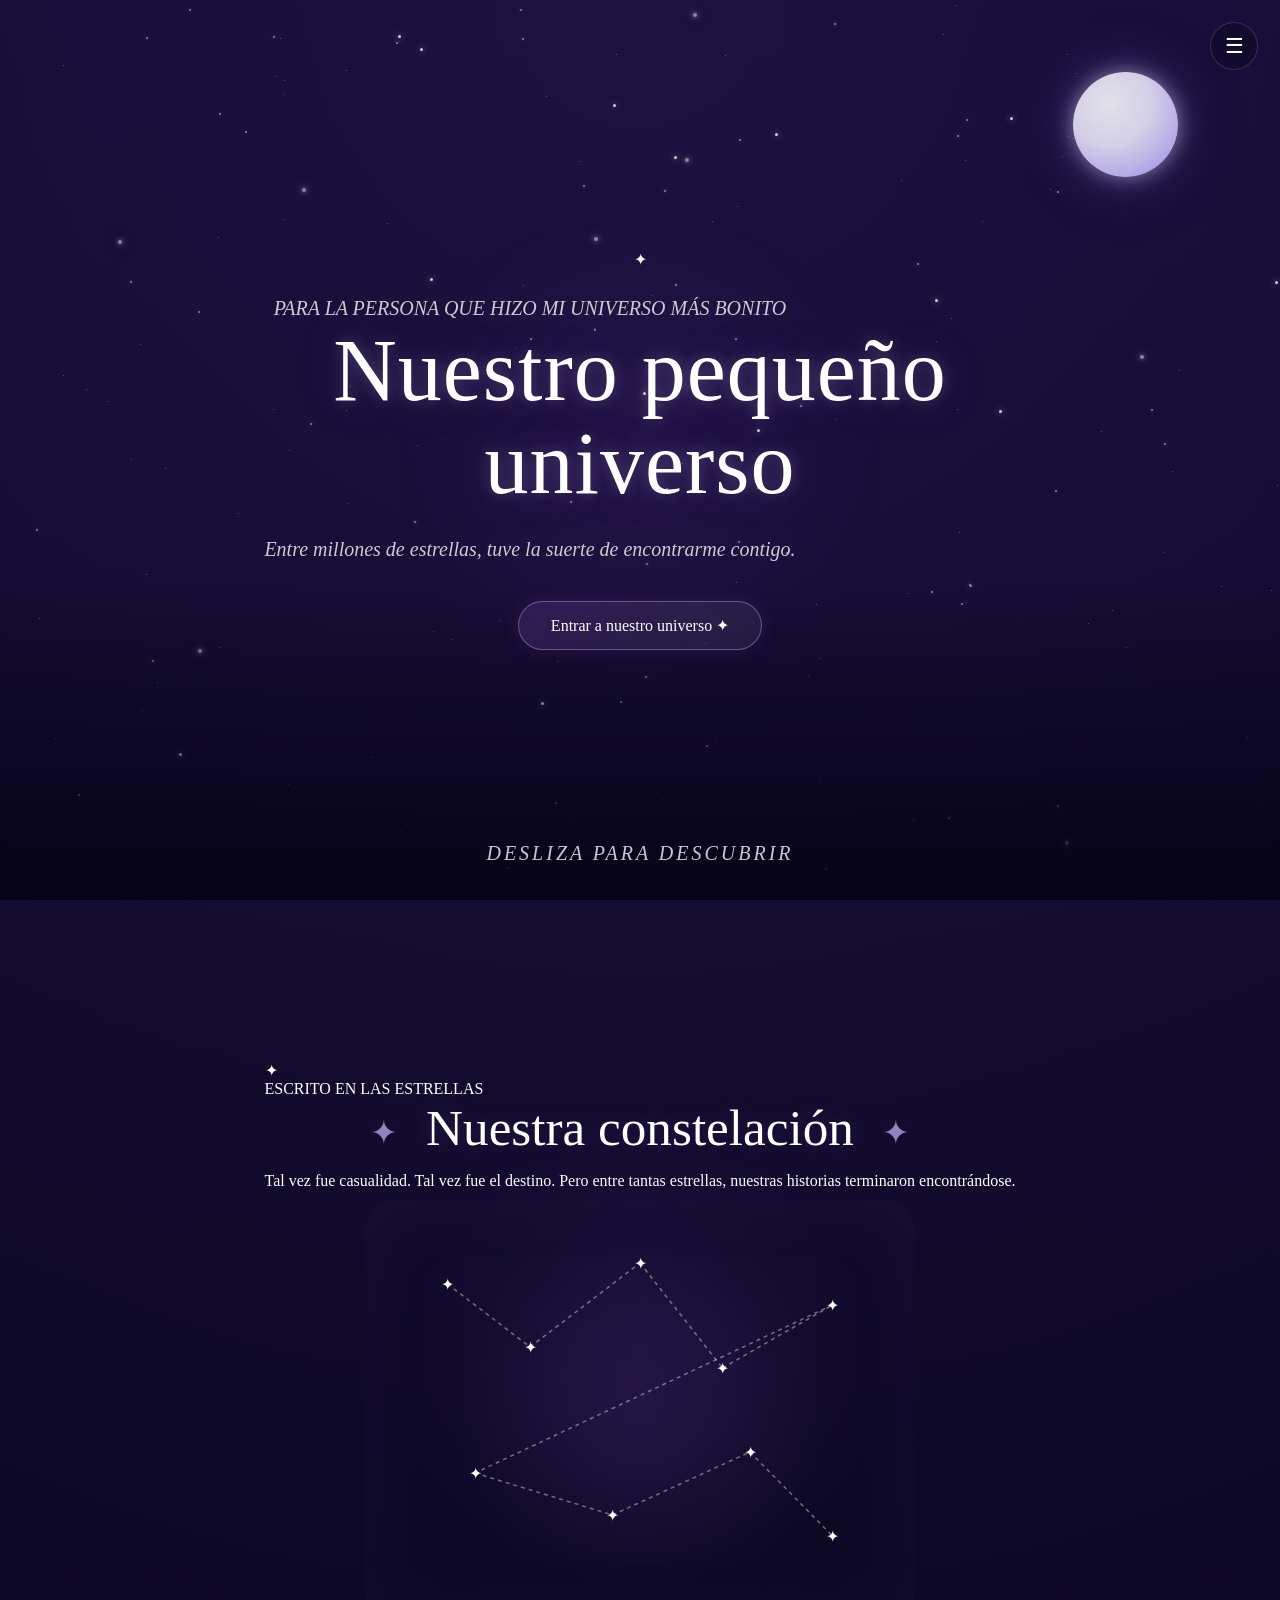
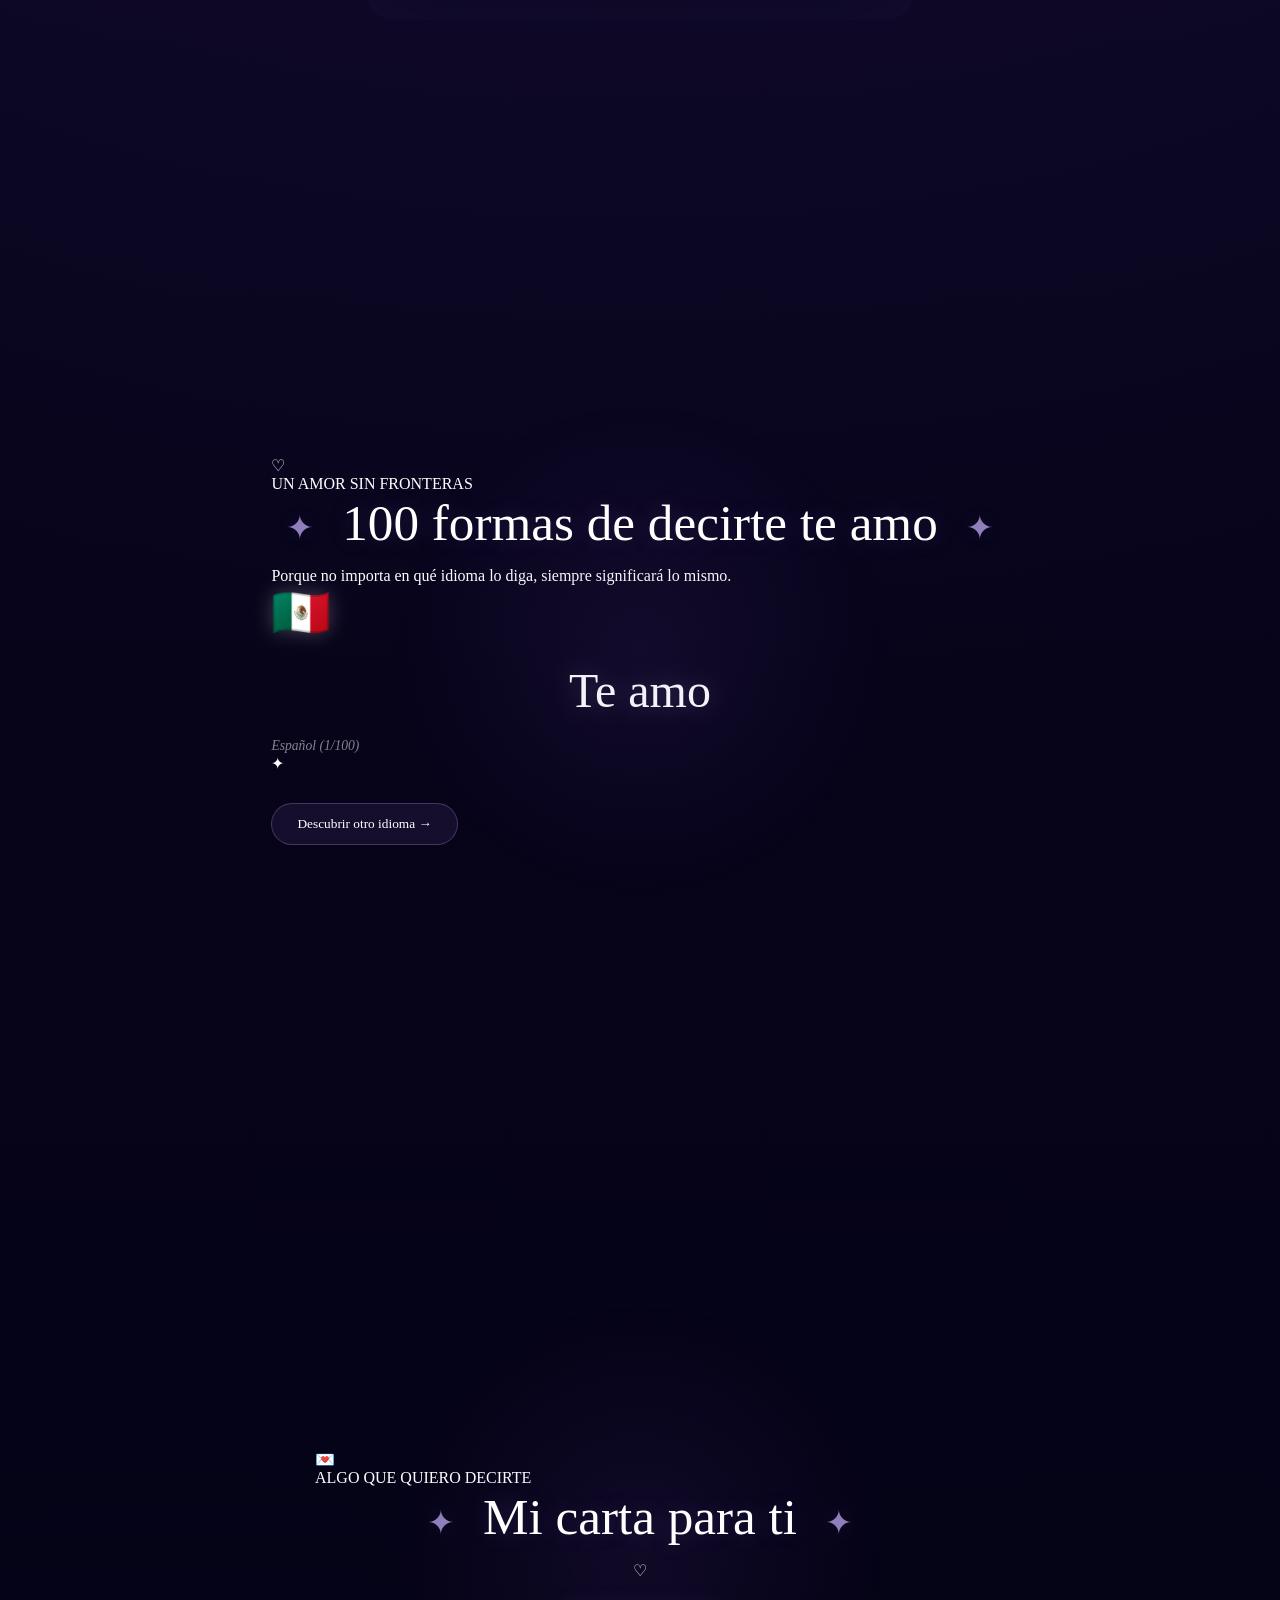
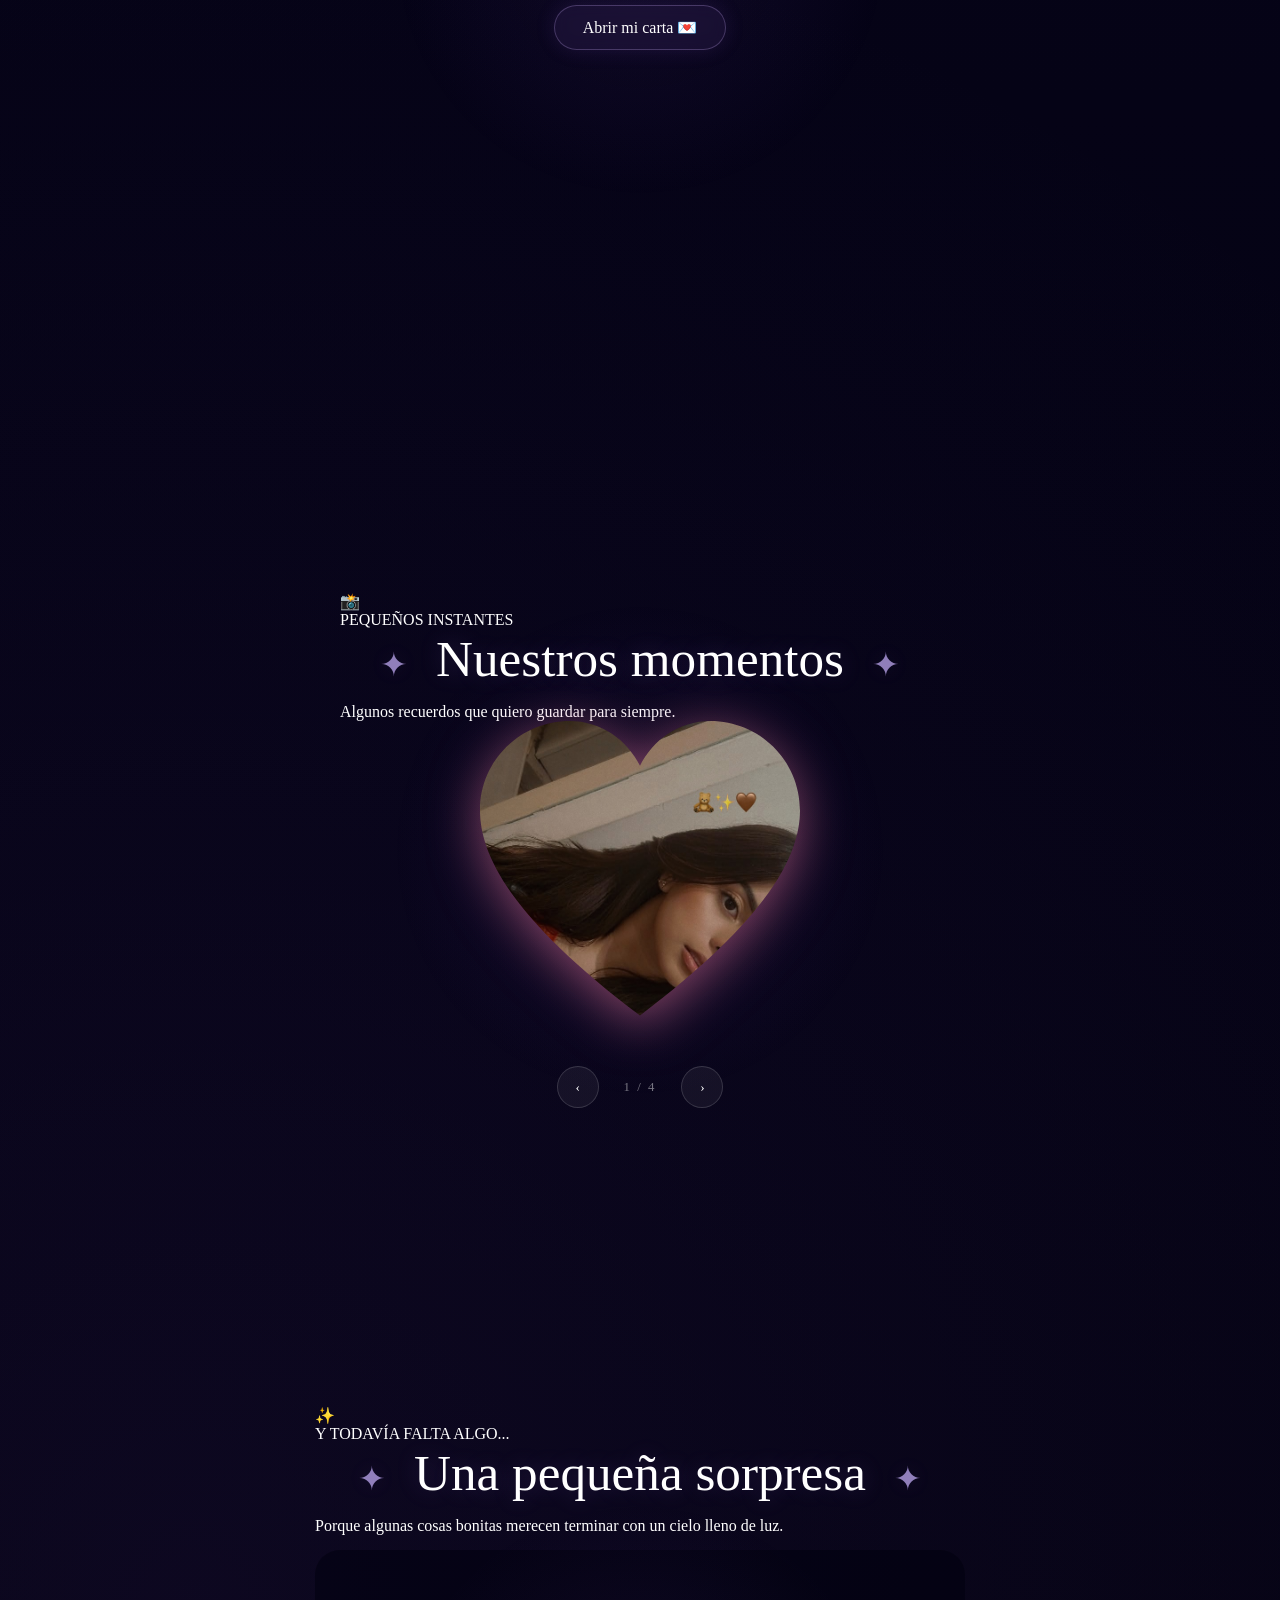
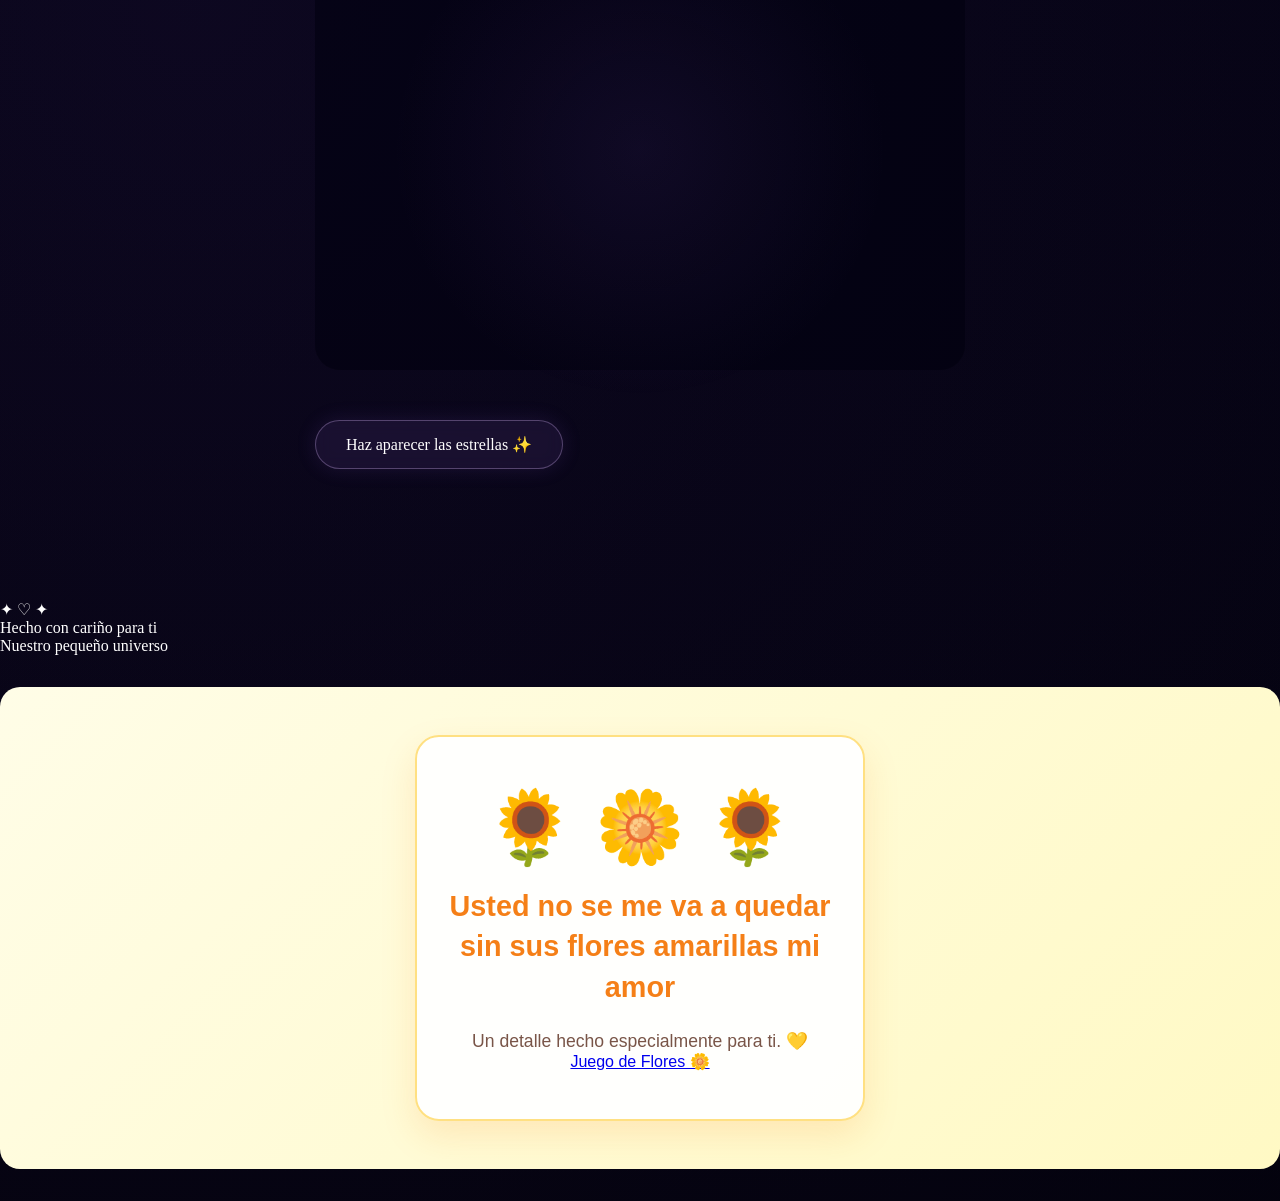
==== commit 3ee51041: "evento flores amarillas" ====
--- a/index.html
+++ b/index.html
@@ -756,6 +756,17 @@
     <script src="js/lenguajes.js"></script>
     <script src="js/letter.js"></script>
     <script src="js/memories.js"></script>
+    <script src="js/flores.js"></script>
+
+    <!-- Sección Flores Amarillas -->
+    <section class="flores-contenedor">
+    <div class="flores-card">
+        <div class="flores-iconos">🌻 🌼 🌻</div>
+        <h2 class="flores-titulo">Usted no se me va a quedar sin sus flores amarillas mi amor</h2>
+        <p class="flores-texto">Un detalle hecho especialmente para ti. 💛</p>
+        <a href="juego.html">Juego de Flores 🌼</a>
+    </div>
+    </section>
 
 </body>
 </html>
--- a/css/style.css
+++ b/css/style.css
@@ -2116,3 +2116,63 @@
         font-size: 19px;
     }
 }
+
+/* ================= SECCIÓN FLORES AMARILLAS ================= */
+.flores-contenedor {
+  background: linear-gradient(135deg, #fffde7 0%, #fff9c4 100%);
+  display: flex;
+  justify-content: center;
+  align-items: center;
+  padding: 3rem 1rem;
+  margin: 2rem 0;
+  border-radius: 20px;
+  font-family: 'Segoe UI', Tahoma, Geneva, Verdana, sans-serif;
+}
+
+.flores-card {
+  background: rgba(255, 255, 255, 0.95);
+  padding: 3rem 2rem;
+  border-radius: 24px;
+  box-shadow: 0 15px 35px rgba(245, 127, 23, 0.15);
+  max-width: 450px;
+  width: 100%;
+  text-align: center;
+  border: 2px solid #ffe082;
+}
+
+.flores-iconos {
+  font-size: 4.5rem;
+  margin-bottom: 1rem;
+  animation: bounceFlores 2s infinite ease-in-out;
+}
+
+@keyframes bounceFlores {
+  0%, 100% { transform: translateY(0); }
+  50% { transform: translateY(-12px); }
+}
+
+.flores-titulo {
+  color: #f57f17;
+  font-size: 1.8rem;
+  line-height: 1.4;
+  margin-bottom: 1.5rem;
+  font-weight: 700;
+}
+
+.flores-texto {
+  color: #795548;
+  font-size: 1.1rem;
+  margin: 0;
+}
+
+/* Animación para la lluvia de flores */
+@keyframes caidaFlores {
+  0% {
+    transform: translateY(-10vh) rotate(0deg);
+    opacity: 1;
+  }
+  100% {
+    transform: translateY(105vh) rotate(360deg);
+    opacity: 0;
+  }
+}
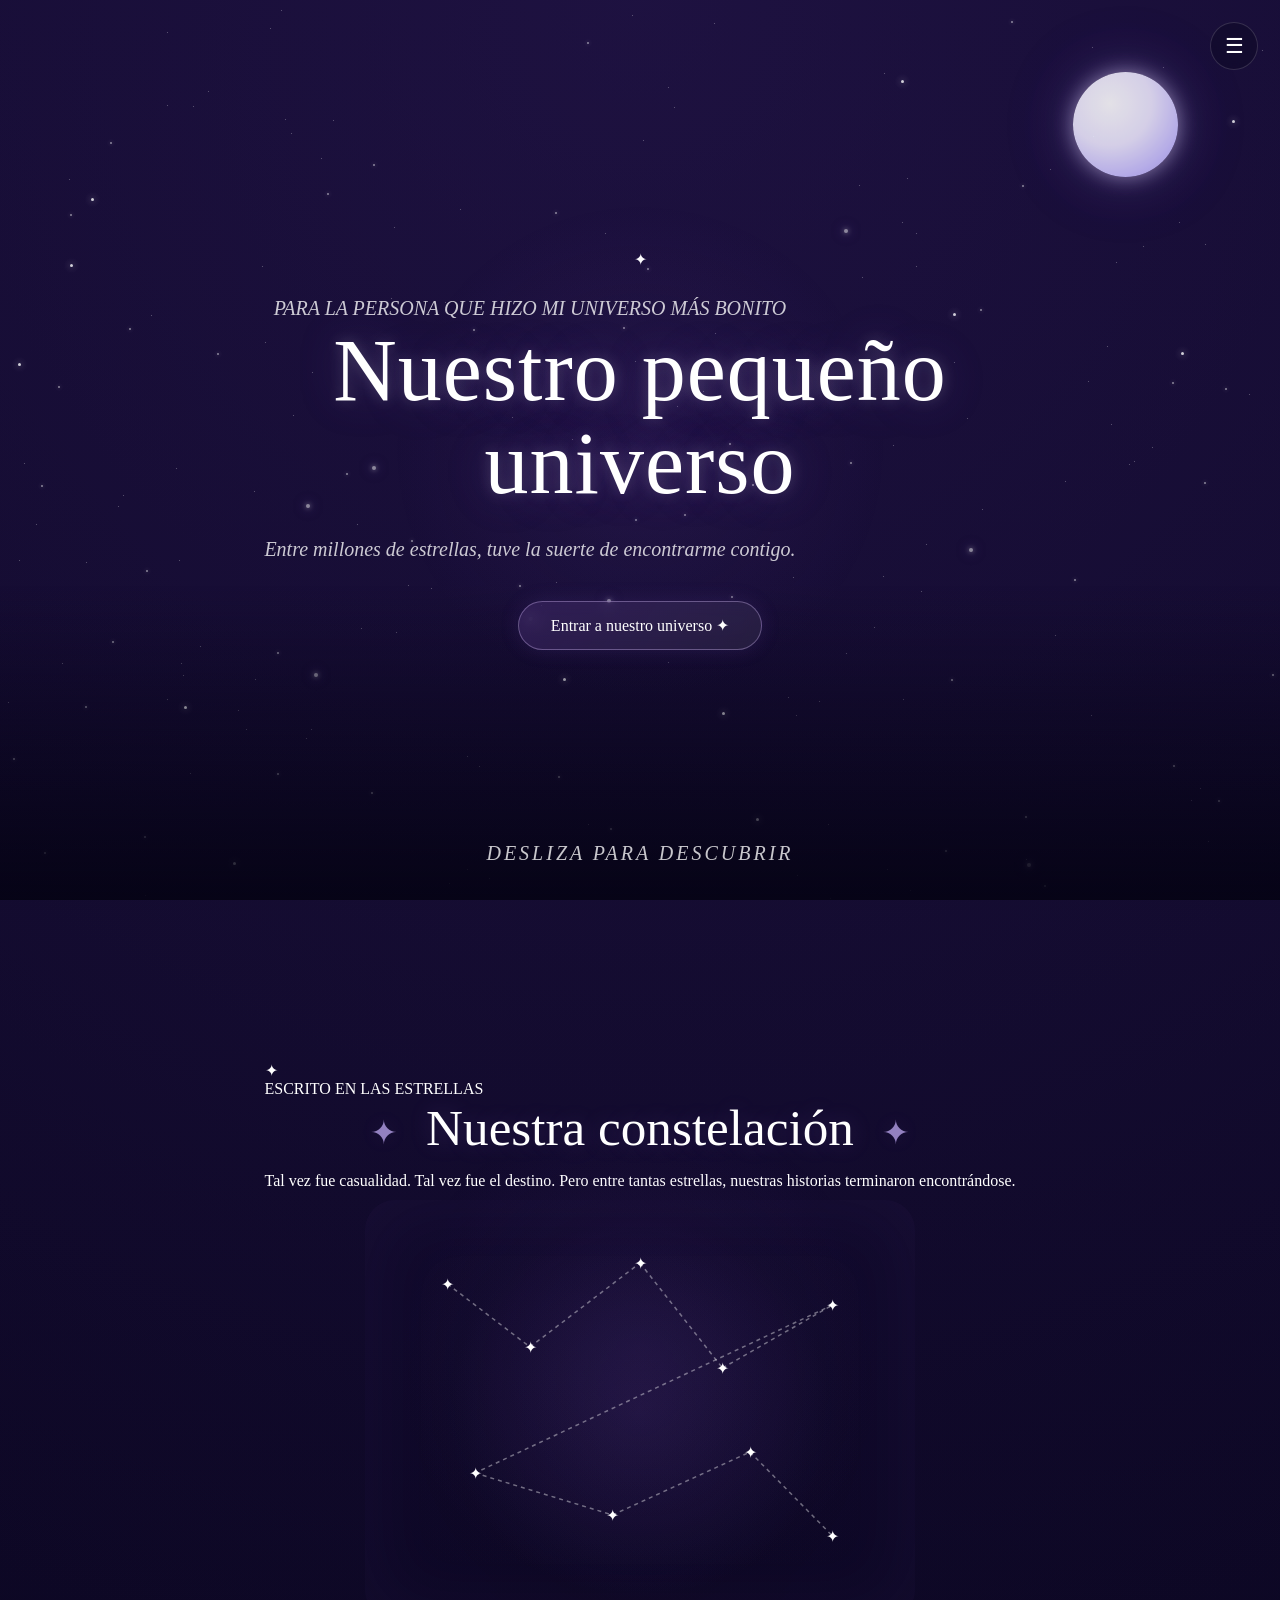
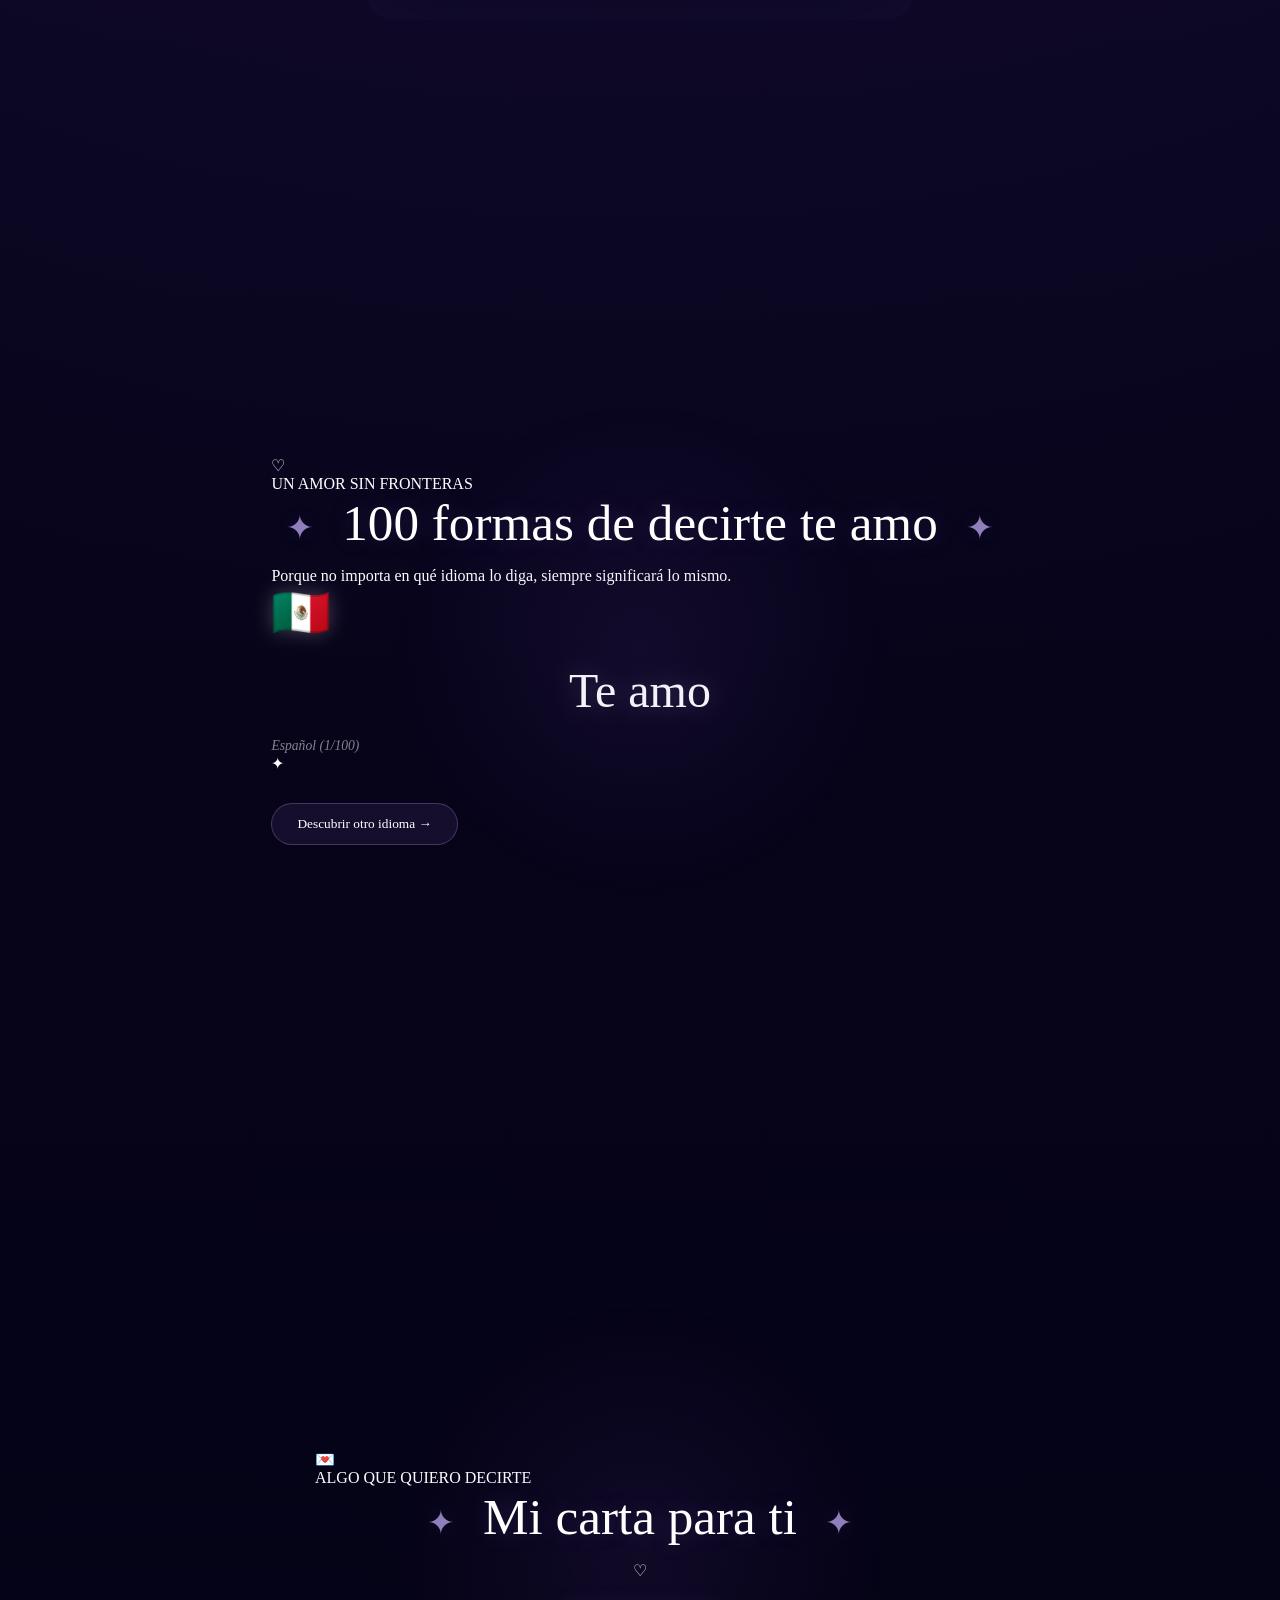
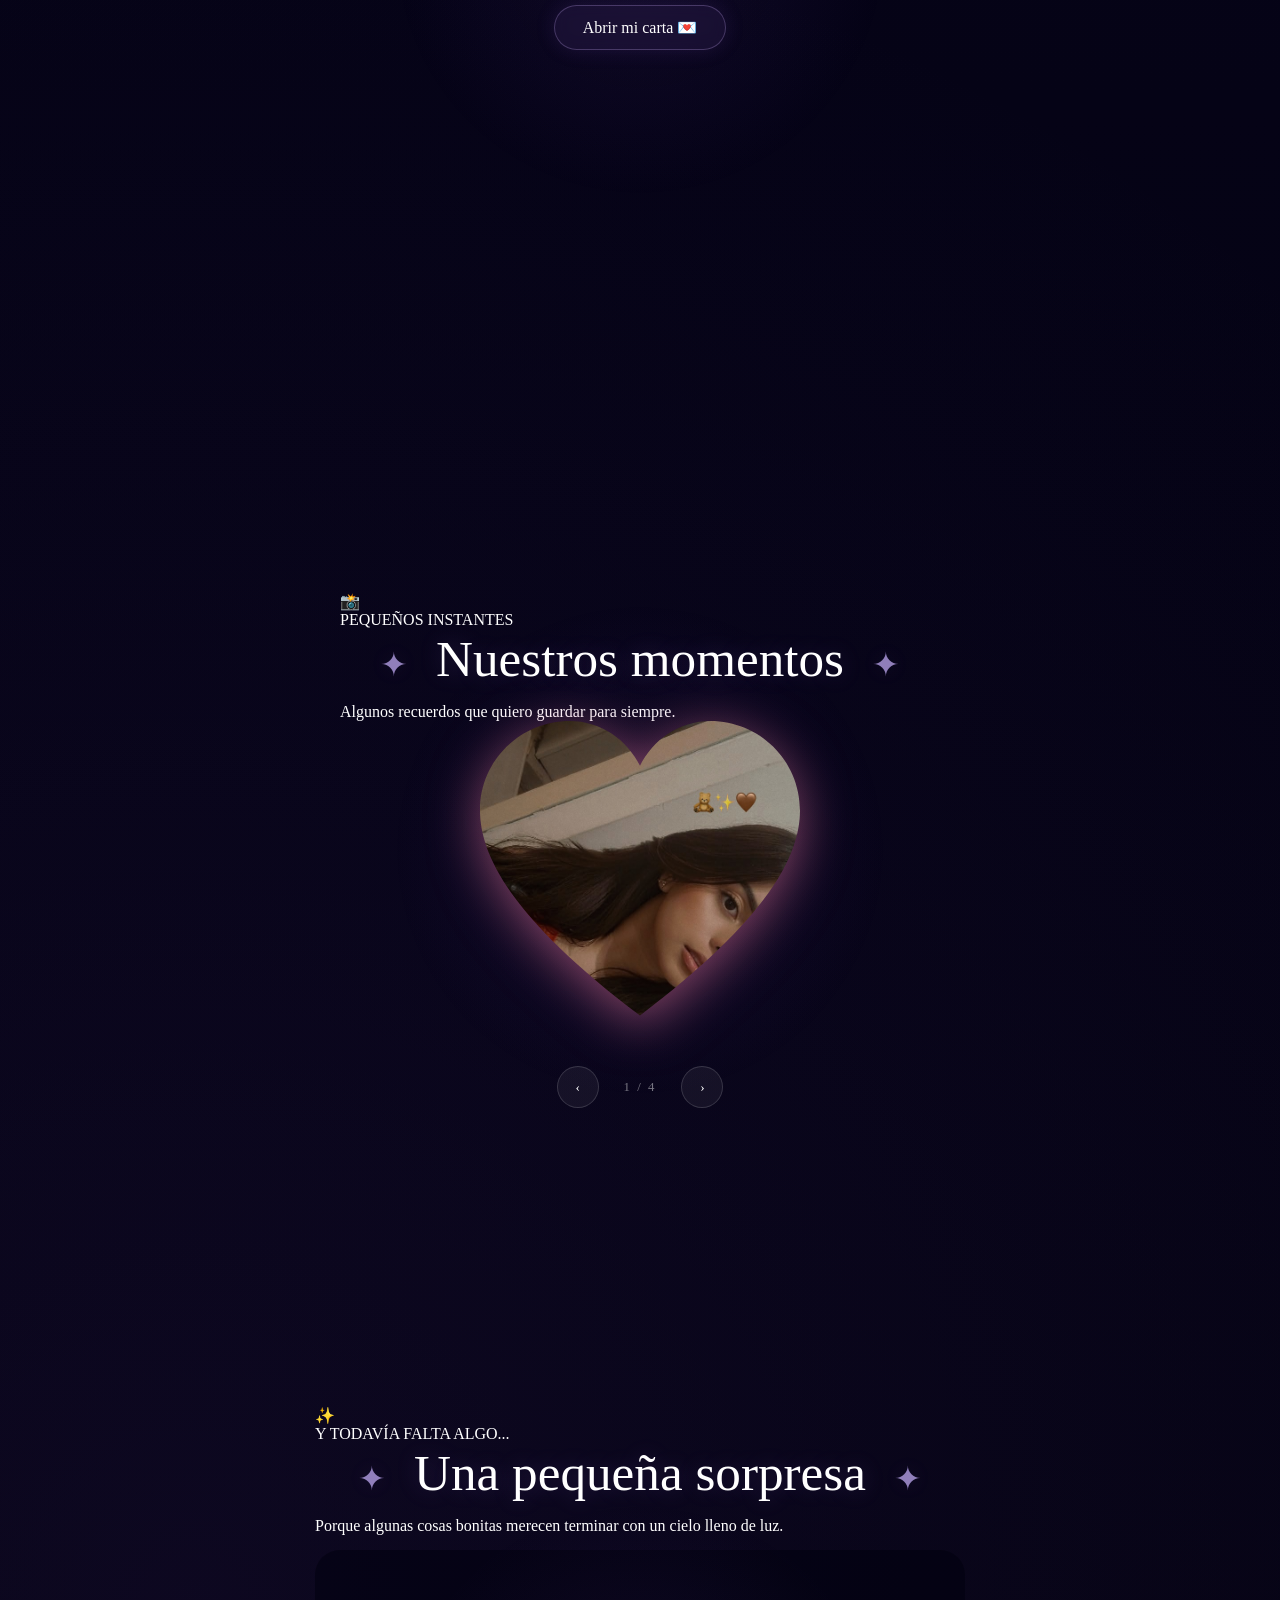
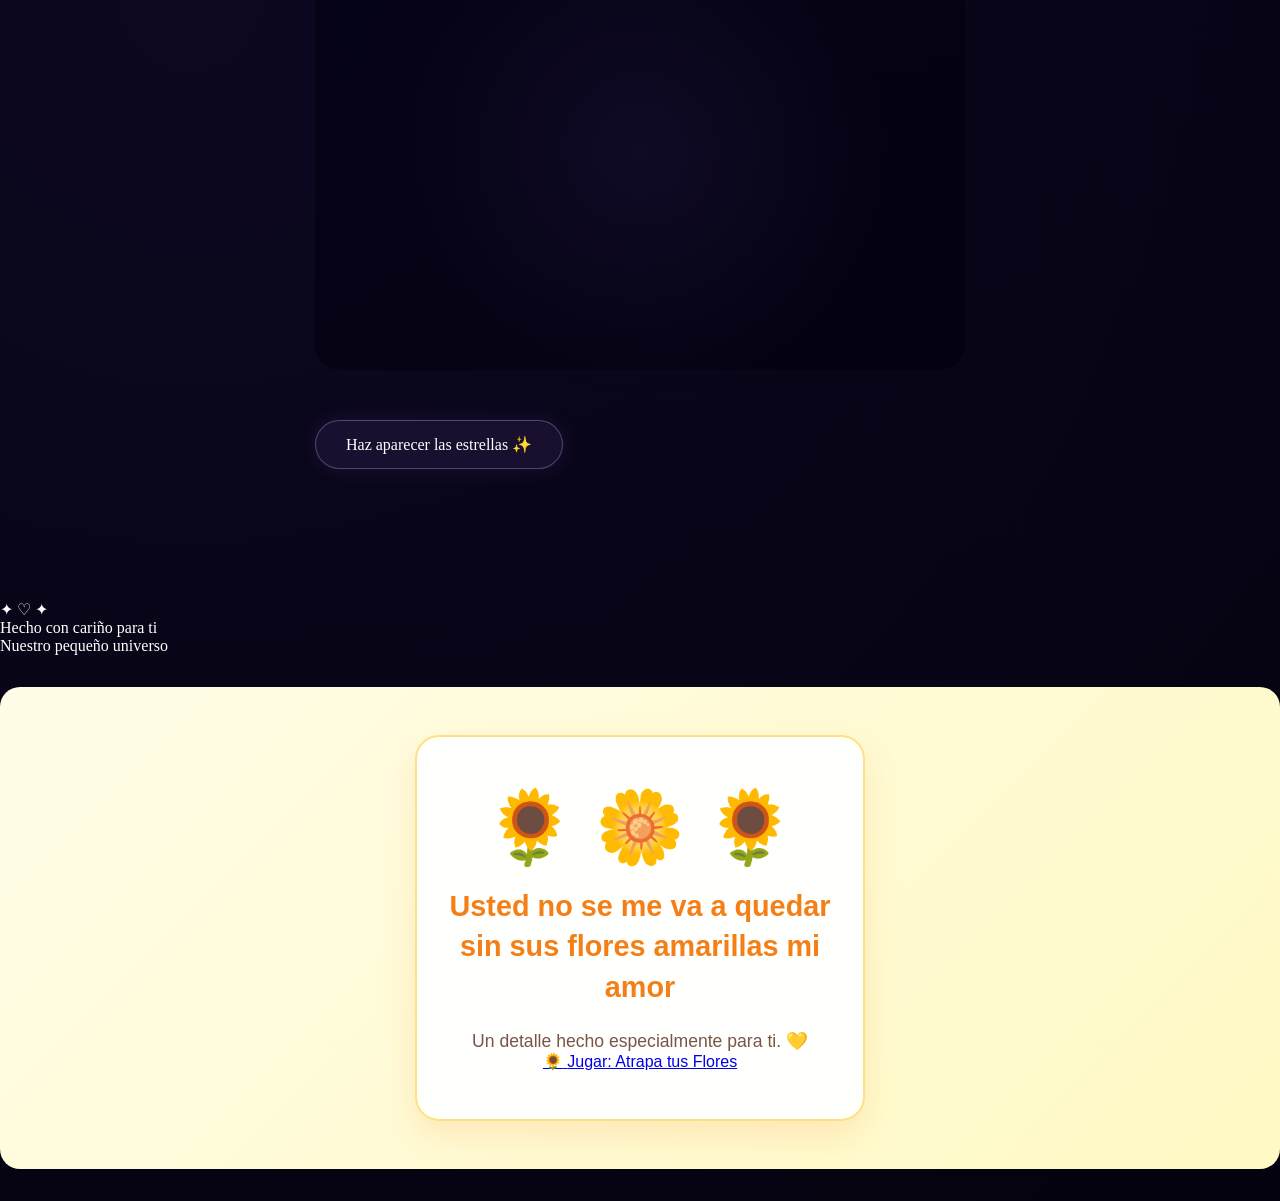
==== commit b6b1c9c6: "formato botton" ====
--- a/index.html
+++ b/index.html
@@ -764,7 +764,10 @@
         <div class="flores-iconos">🌻 🌼 🌻</div>
         <h2 class="flores-titulo">Usted no se me va a quedar sin sus flores amarillas mi amor</h2>
         <p class="flores-texto">Un detalle hecho especialmente para ti. 💛</p>
-        <a href="juego.html">Juego de Flores 🌼</a>
+        <a href="juego.html" class="btn-juego">
+        <span class="btn-icono">🌻</span>
+        <span>Jugar: Atrapa tus Flores</span>
+        </a>
     </div>
     </section>
 
